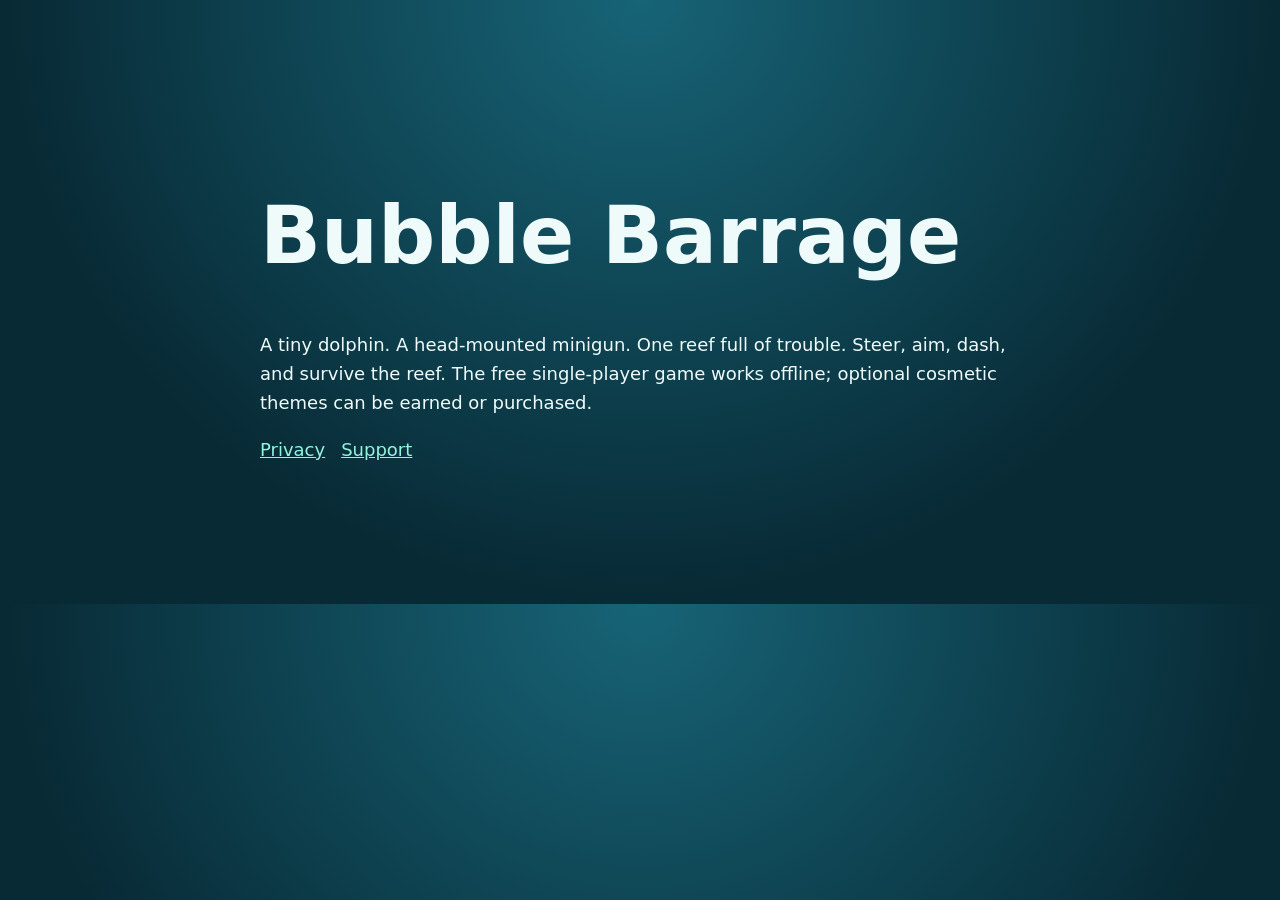
==== index.html @ af56e0f8 "Add Bubble Barrage public site and Pages deployment" ====
<!doctype html>
<html lang="en"><head><meta charset="utf-8"><meta name="viewport" content="width=device-width, initial-scale=1"><meta name="description" content="Bubble Barrage is a free-to-download ocean survival game starring a tiny dolphin with a minigun."><title>Bubble Barrage</title><style>body{margin:0;background:radial-gradient(ellipse at 50% 0,#176477,#082a35 70%);color:#effbfa;font:18px/1.6 system-ui,sans-serif}main{max-width:760px;margin:12vh auto;padding:2rem 1.25rem}h1{font-size:clamp(2.4rem,8vw,5rem);line-height:1.05}a{color:#93f4dc;margin-right:1rem}</style></head><body><main><h1>Bubble Barrage</h1><p>A tiny dolphin. A head-mounted minigun. One reef full of trouble. Steer, aim, dash, and survive the reef. The free single-player game works offline; optional cosmetic themes can be earned or purchased.</p><nav><a href="privacy/">Privacy</a><a href="support/">Support</a></nav></main></body></html>
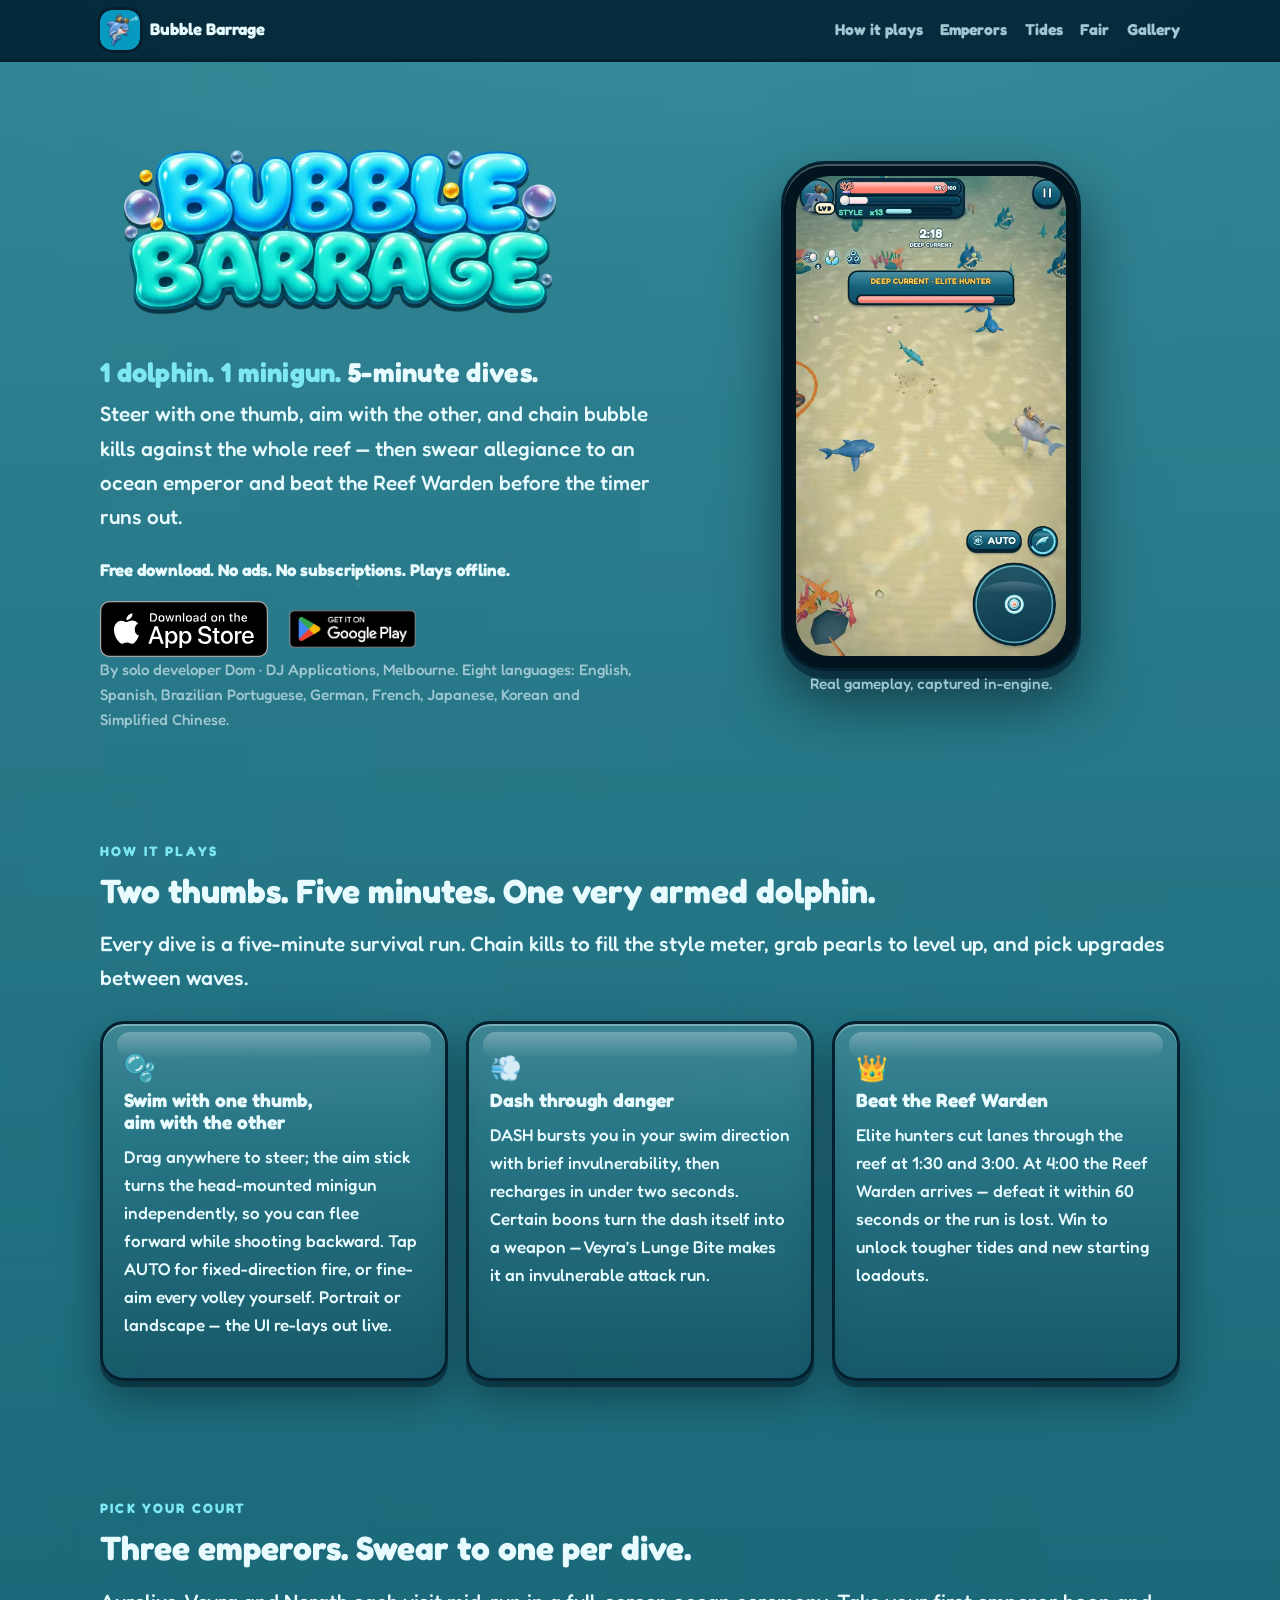
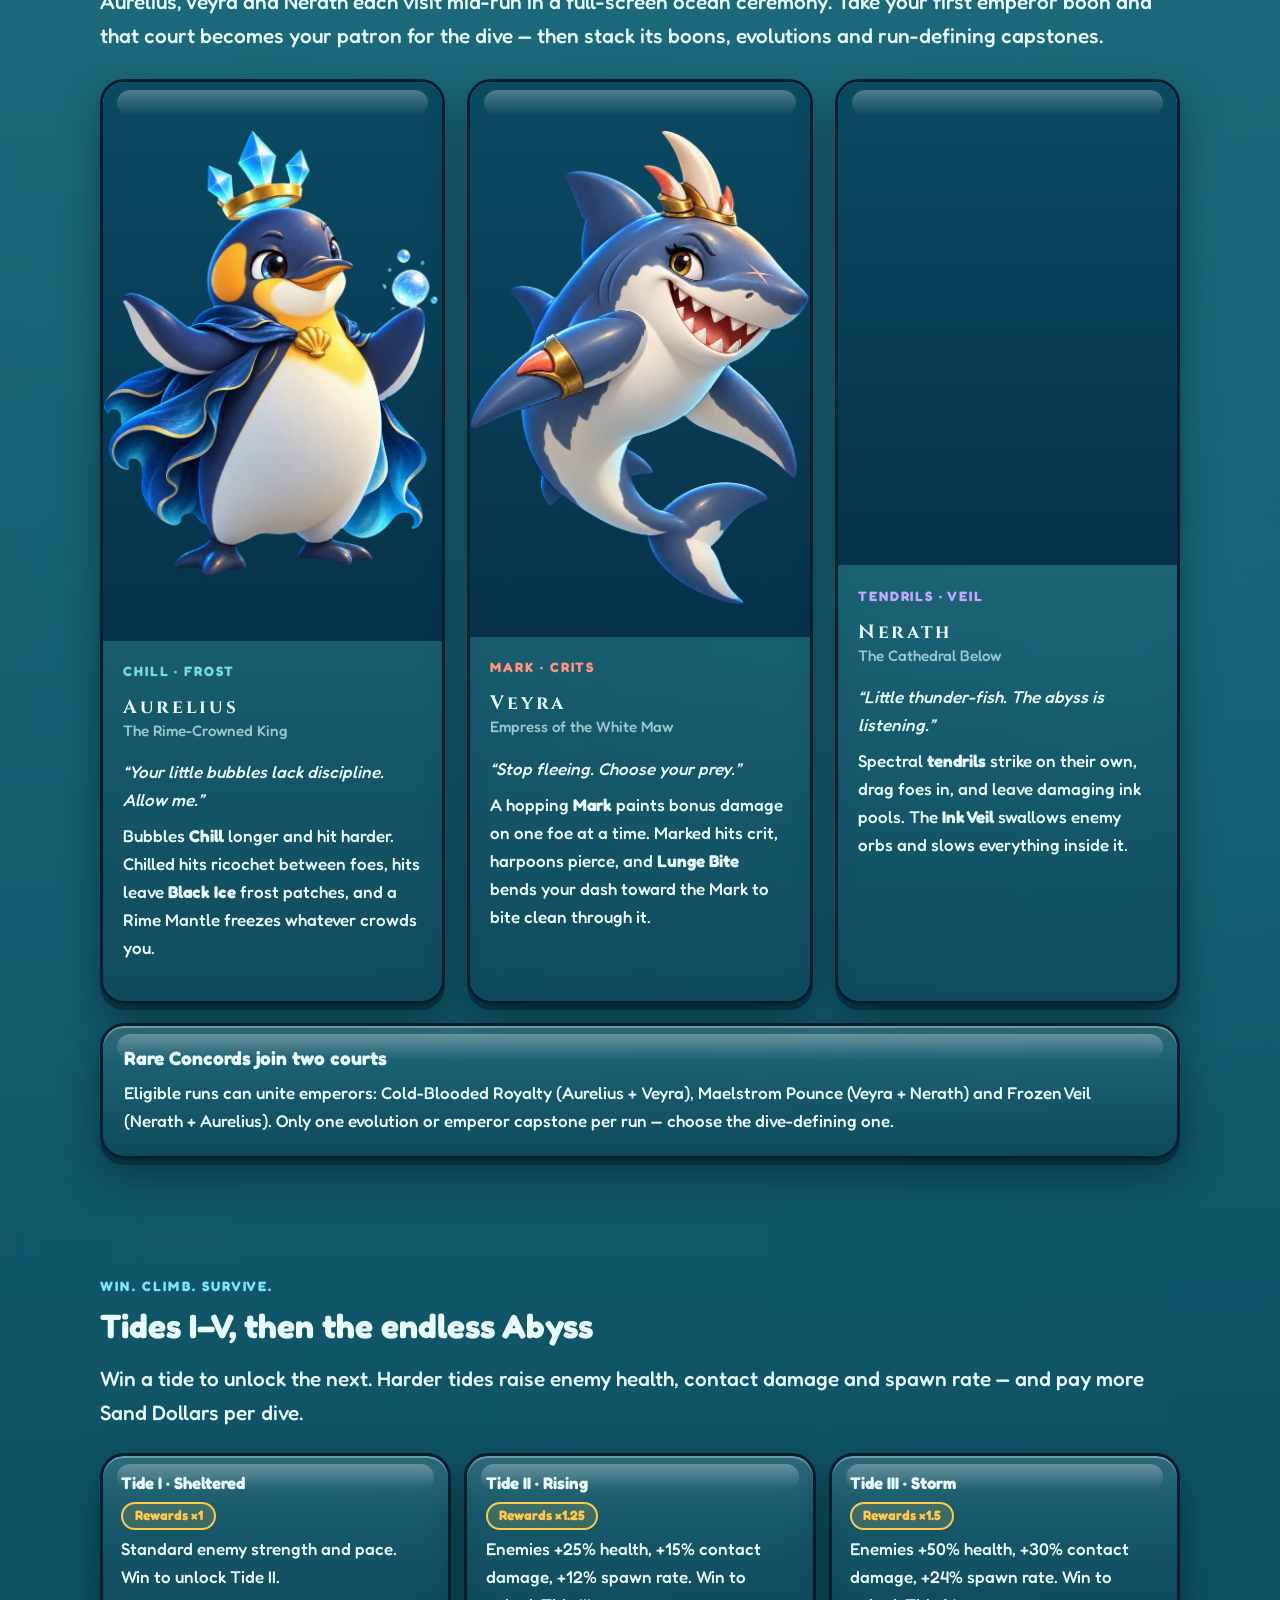
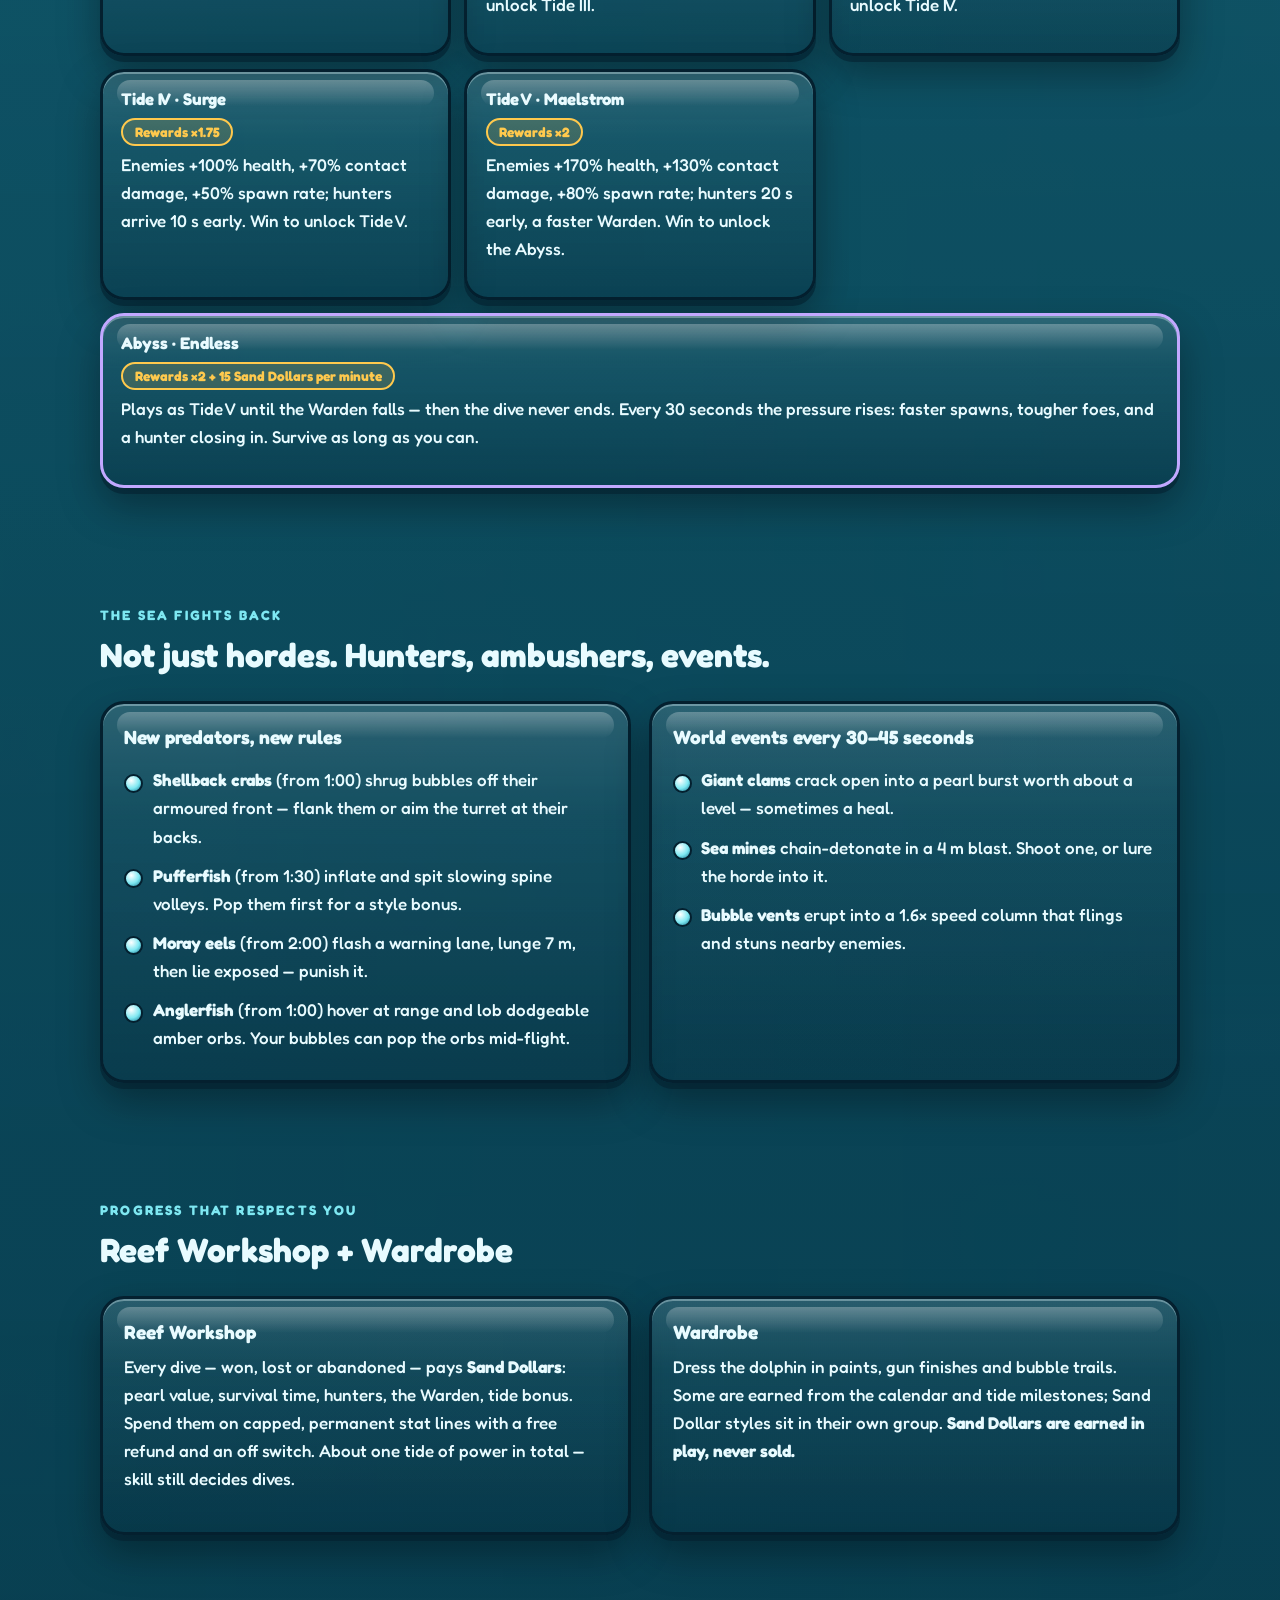
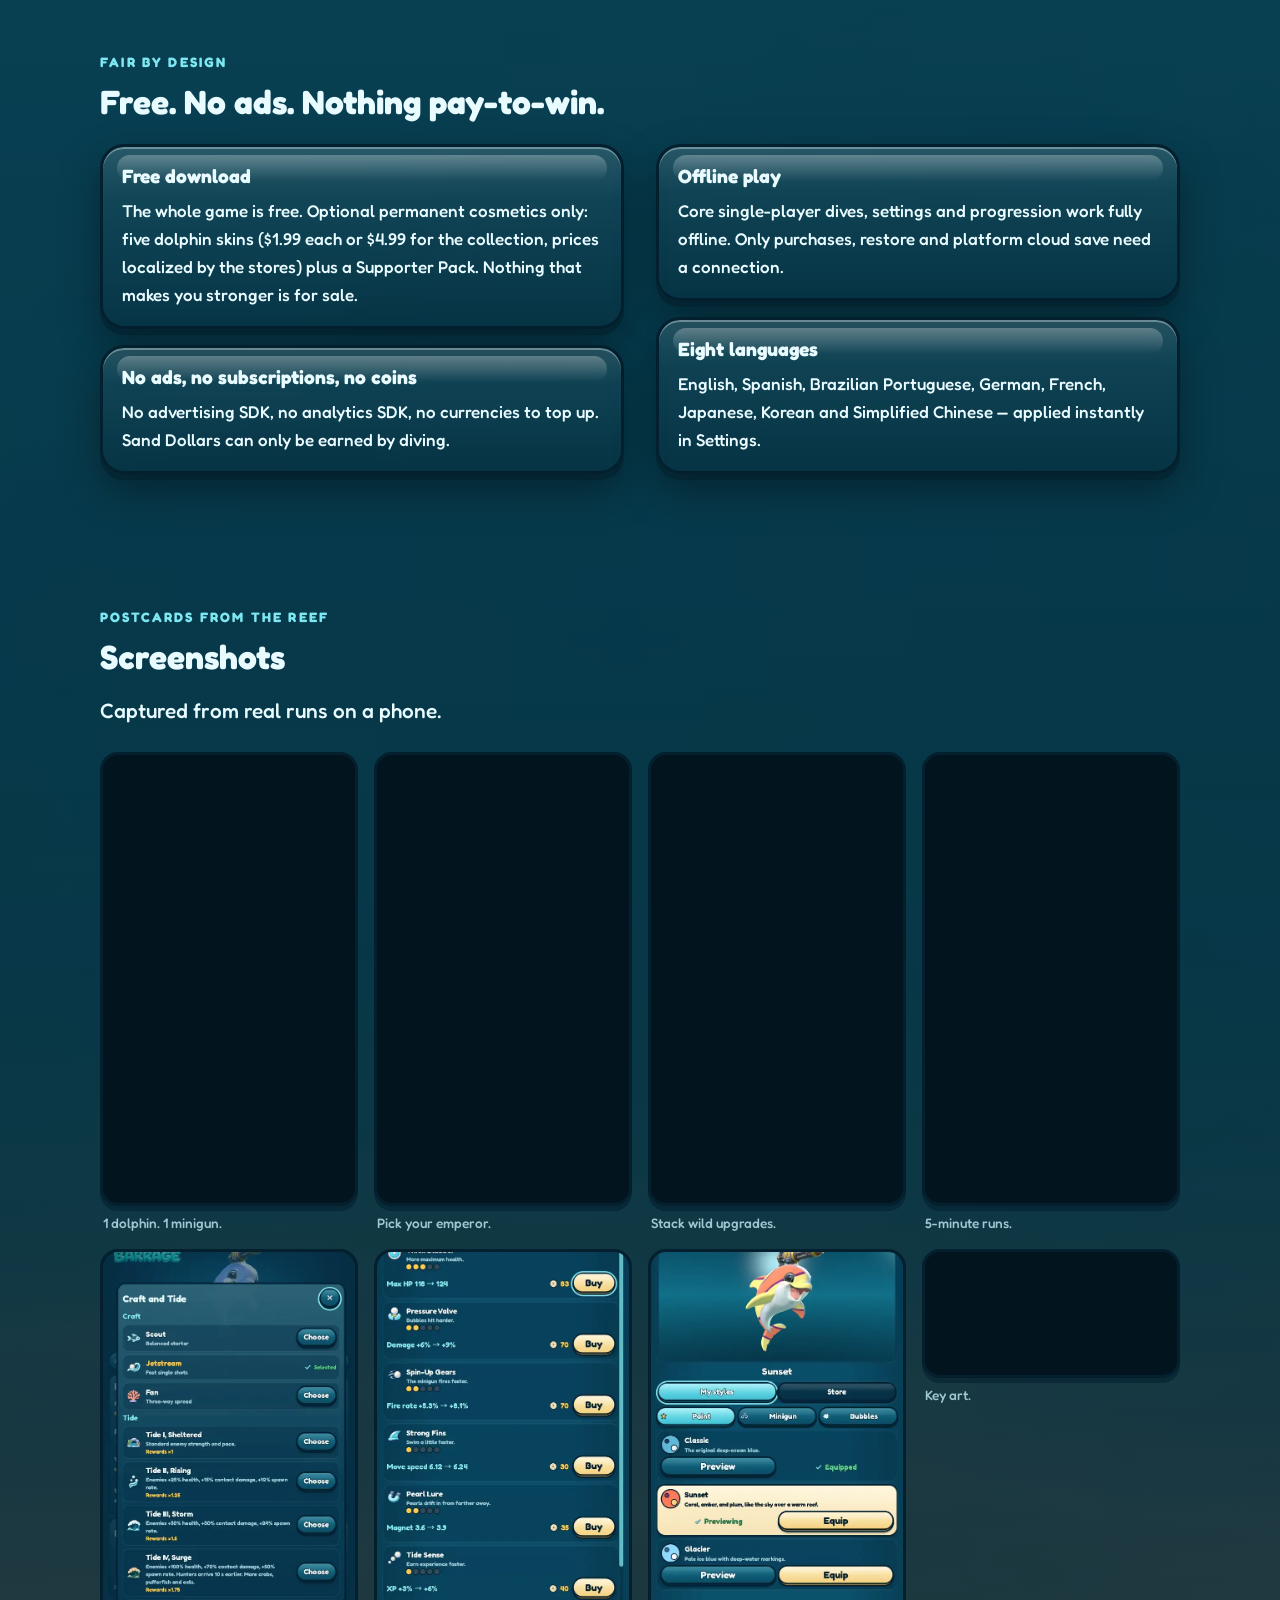
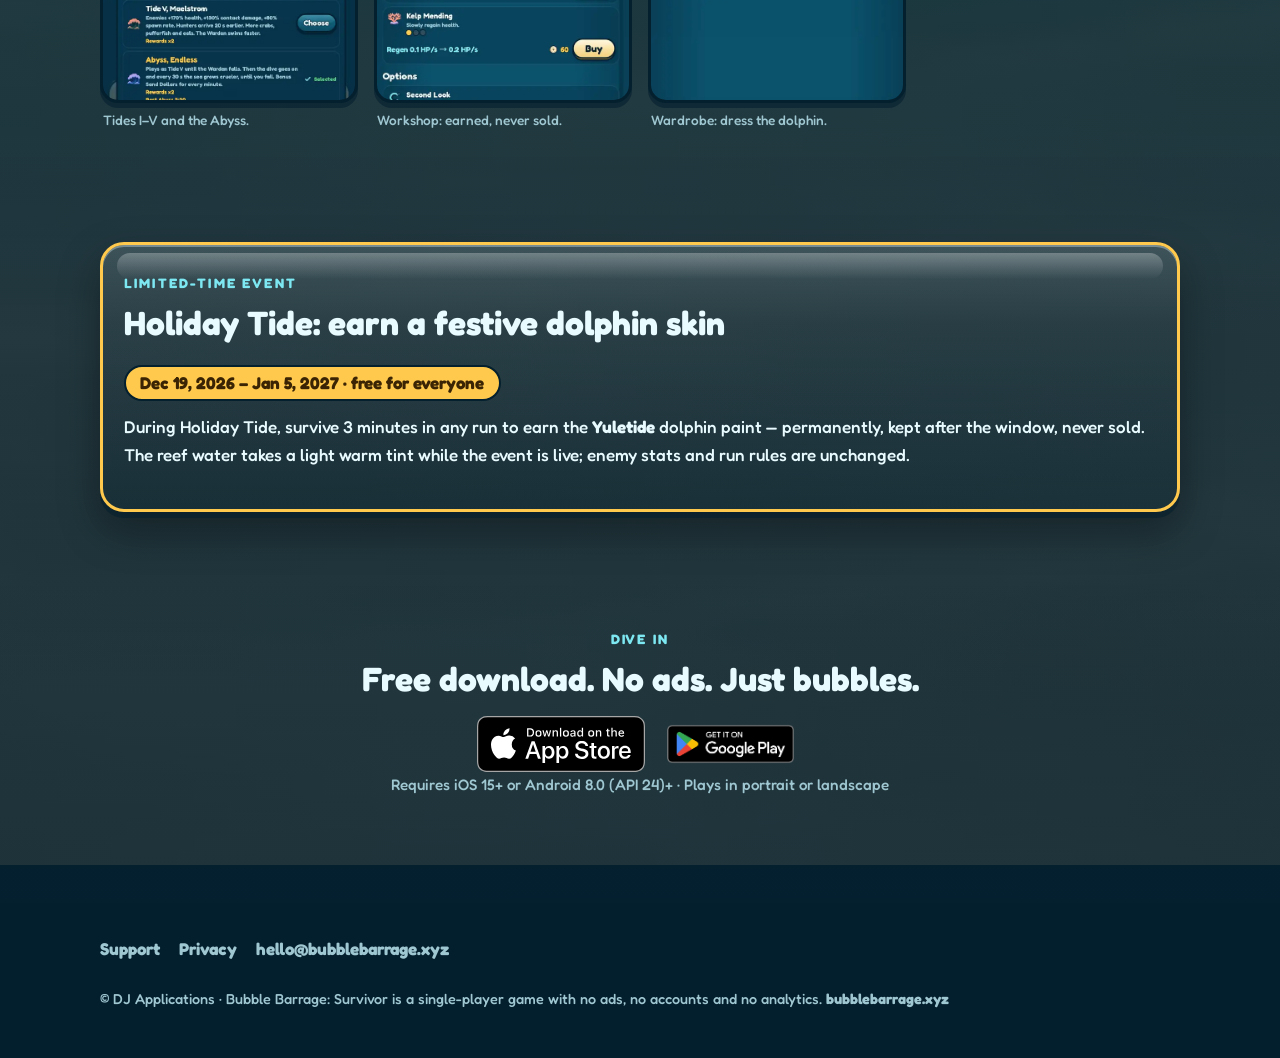
==== commit 6666b0a2: "Redesign: bubble-glass toybox landing page with real game art, gameplay loop, self-hosted assets" ====
--- a/index.html
+++ b/index.html
@@ -1,2 +1,299 @@
 <!doctype html>
-<html lang="en"><head><meta charset="utf-8"><meta name="viewport" content="width=device-width, initial-scale=1"><meta name="description" content="Bubble Barrage is a free-to-download ocean survival game starring a tiny dolphin with a minigun."><title>Bubble Barrage</title><style>body{margin:0;background:radial-gradient(ellipse at 50% 0,#176477,#082a35 70%);color:#effbfa;font:18px/1.6 system-ui,sans-serif}main{max-width:760px;margin:12vh auto;padding:2rem 1.25rem}h1{font-size:clamp(2.4rem,8vw,5rem);line-height:1.05}a{color:#93f4dc;margin-right:1rem}</style></head><body><main><h1>Bubble Barrage</h1><p>A tiny dolphin. A head-mounted minigun. One reef full of trouble. Steer, aim, dash, and survive the reef. The free single-player game works offline; optional cosmetic themes can be earned or purchased.</p><nav><a href="privacy/">Privacy</a><a href="support/">Support</a></nav></main></body></html>
+<html lang="en">
+<head>
+<meta charset="utf-8">
+<meta name="viewport" content="width=device-width, initial-scale=1">
+<title>Bubble Barrage: Survivor — 1 dolphin. 1 minigun. 5-minute dives.</title>
+<meta name="description" content="Bubble Barrage: Survivor is a free ocean survivor-like starring a tiny dolphin with a head-mounted minigun. Twin-stick touch controls, five-minute dives, three emperor courts, no ads. Free download for iOS and Android.">
+<link rel="canonical" href="https://bubblebarrage.xyz/">
+<meta name="apple-itunes-app" content="app-id=6830389126">
+<meta property="og:type" content="website">
+<meta property="og:site_name" content="Bubble Barrage">
+<meta property="og:title" content="Bubble Barrage: Survivor — 1 dolphin. 1 minigun.">
+<meta property="og:description" content="Twin-stick ocean survivor-like. Swim with one thumb, aim with the other, swear allegiance to an emperor, beat the Reef Warden. Free, no ads, plays offline.">
+<meta property="og:url" content="https://bubblebarrage.xyz/">
+<meta property="og:image" content="https://bubblebarrage.xyz/assets/img/og-1200x630.jpg">
+<meta property="og:image:width" content="1200">
+<meta property="og:image:height" content="630">
+<meta property="og:image:alt" content="Bubble Barrage wordmark beside the dolphin hero with its minigun over a bright reef">
+<meta name="twitter:card" content="summary_large_image">
+<meta name="twitter:title" content="Bubble Barrage: Survivor — 1 dolphin. 1 minigun.">
+<meta name="twitter:description" content="Five-minute dives. Three emperors. No ads. Free for iOS and Android.">
+<meta name="twitter:image" content="https://bubblebarrage.xyz/assets/img/og-1200x630.jpg">
+<link rel="icon" type="image/png" sizes="32x32" href="/assets/img/favicon-32.png">
+<link rel="icon" type="image/png" sizes="16x16" href="/assets/img/favicon-16.png">
+<link rel="apple-touch-icon" href="/assets/img/app-icon-180.png">
+<link rel="preload" as="image" href="/assets/img/hero-bg-800.webp" type="image/webp" imagesrcset="/assets/img/hero-bg-800.webp 800w, /assets/img/hero-bg-1600.webp 1600w" imagesizes="100vw" fetchpriority="high">
+<link rel="preload" as="font" href="/assets/fonts/fredoka-700.woff2" type="font/woff2" crossorigin>
+<link rel="preload" as="font" href="/assets/fonts/fredoka-500.woff2" type="font/woff2" crossorigin>
+<style>
+@font-face{font-family:"Fredoka";src:url("/assets/fonts/fredoka-500.woff2") format("woff2");font-weight:500;font-style:normal;font-display:swap}
+@font-face{font-family:"Fredoka";src:url("/assets/fonts/fredoka-700.woff2") format("woff2");font-weight:700;font-style:normal;font-display:swap}
+@font-face{font-family:"Cinzel";src:url("/assets/fonts/cinzel-latin.woff2") format("woff2");font-weight:700;font-style:normal;font-display:swap}
+</style>
+<link rel="stylesheet" href="/assets/site.css">
+<meta name="theme-color" content="#06324a">
+<script type="application/ld+json">
+{"@context":"https://schema.org","@type":"VideoGame","name":"Bubble Barrage: Survivor","alternateName":"Bubble Barrage","url":"https://bubblebarrage.xyz/","image":"https://bubblebarrage.xyz/assets/img/og-1200x630.jpg","author":{"@type":"Organization","name":"DJ Applications"},"applicationCategory":"GameApplication","operatingSystem":["iOS 15.0 or later","Android 8.0 (API 24) or later"],"gamePlatform":["iOS","Android"],"inLanguage":["en","es","pt-BR","de","fr","ja","ko","zh-Hans"],"playMode":"SinglePlayer","isAccessibleForFree":true,"offers":{"@type":"Offer","price":"0","priceCurrency":"USD"},"downloadUrl":["https://apps.apple.com/app/id6830389126","https://play.google.com/store/apps/details?id=org.dolphino.bubblebarrage"]}
+</script>
+</head>
+<body>
+<a class="skip" href="#main">Skip to content</a>
+<header class="site">
+  <div class="nav">
+    <a class="brand" href="/"><img src="/assets/img/app-icon-180.png" width="40" height="40" alt="Bubble Barrage app icon: a smiling blue dolphin with a minigun">Bubble Barrage</a>
+    <nav aria-label="Sections">
+      <a href="#how">How it plays</a>
+      <a href="#emperors">Emperors</a>
+      <a href="#tides">Tides</a>
+      <a href="#fair">Fair</a>
+      <a href="#gallery">Gallery</a>
+    </nav>
+  </div>
+</header>
+<main id="main">
+
+  <!-- ============ HERO ============ -->
+  <section class="hero" aria-labelledby="hero-title">
+    <div class="hero-bg" aria-hidden="true">
+      <picture>
+        <source type="image/webp" srcset="/assets/img/hero-bg-800.webp 800w, /assets/img/hero-bg-1600.webp 1600w" sizes="100vw">
+        <img src="/assets/img/hero-bg-800.jpg" alt="" fetchpriority="high" decoding="async" width="1600" height="900">
+      </picture>
+    </div>
+    <div class="wrap hero-grid">
+      <div>
+        <picture><source type="image/webp" srcset="/assets/img/wordmark-640.webp 640w, /assets/img/wordmark-768.webp 768w" sizes="(max-width: 700px) 90vw, 480px"><img class="wordmark" src="/assets/img/wordmark-640.png" width="640" height="320" alt="Bubble Barrage" fetchpriority="high" decoding="async"></picture>
+        <h1 class="tagline" id="hero-title"><span class="n1">1 dolphin. 1 minigun.</span> 5-minute dives.</h1>
+        <p class="lede">Steer with one thumb, aim with the other, and chain bubble kills against the whole reef — then swear allegiance to an ocean emperor and beat the Reef Warden before the timer runs out.</p>
+        <p><strong>Free download. No ads. No subscriptions. Plays offline.</strong></p>
+        <div class="store-badges">
+          <a class="badge" href="https://apps.apple.com/app/id6830389126" aria-label="Download on the App Store"><img src="/assets/badges/apple-badge.svg" width="180" height="60" alt="Download on the App Store"></a>
+          <a class="badge gp" href="https://play.google.com/store/apps/details?id=org.dolphino.bubblebarrage" aria-label="Get it on Google Play"><img src="/assets/badges/gp-badge.png" width="168" height="65" alt="Get it on Google Play"></a>
+        </div>
+        <p class="small">By solo developer Dom · DJ Applications, Melbourne. Eight languages: English, Spanish, Brazilian Portuguese, German, French, Japanese, Korean and Simplified Chinese.</p>
+      </div>
+      <div class="phone-wrap">
+        <figure style="margin:0">
+          <div class="phone" role="img" aria-label="Gameplay video: the dolphin fires bubbles at predators while pearls scatter">
+            <div class="phone-screen">
+              <video id="dive-loop" autoplay muted loop playsinline preload="metadata" poster="/assets/img/poster-540.webp" width="480" height="854">
+                <source src="/assets/video/dive.webm" type="video/webm">
+                <source src="/assets/video/dive.mp4" type="video/mp4">
+                <img src="/assets/img/poster-540.webp" width="480" height="854" alt="The dolphin firing bubbles at reef sharks and rays while pearls scatter" loading="eager" decoding="async">
+              </video>
+            </div>
+          </div>
+          <figcaption class="small phone-cap">Real gameplay, captured in-engine.</figcaption>
+        </figure>
+      </div>
+    </div>
+  </section>
+
+  <!-- ============ HOW IT PLAYS ============ -->
+  <section class="block" id="how" aria-labelledby="how-h">
+    <div class="wrap">
+      <span class="eyebrow">How it plays</span>
+      <h2 id="how-h">Two thumbs. Five minutes. One very armed dolphin.</h2>
+      <p class="lede">Every dive is a five-minute survival run. Chain kills to fill the style meter, grab pearls to level up, and pick upgrades between waves.</p>
+      <div class="cards cols3">
+        <article class="glass card">
+          <div class="glyph" aria-hidden="true">🫧</div>
+          <h3>Swim with one thumb, aim with the other</h3>
+          <p>Drag anywhere to steer; the aim stick turns the head-mounted minigun independently, so you can flee forward while shooting backward. Tap AUTO for fixed-direction fire, or fine-aim every volley yourself. Portrait or landscape — the UI re-lays out live.</p>
+        </article>
+        <article class="glass card">
+          <div class="glyph" aria-hidden="true">💨</div>
+          <h3>Dash through danger</h3>
+          <p>DASH bursts you in your swim direction with brief invulnerability, then recharges in under two seconds. Certain boons turn the dash itself into a weapon — Veyra&rsquo;s Lunge Bite makes it an invulnerable attack run.</p>
+        </article>
+        <article class="glass card">
+          <div class="glyph" aria-hidden="true">👑</div>
+          <h3>Beat the Reef Warden</h3>
+          <p>Elite hunters cut lanes through the reef at 1:30 and 3:00. At 4:00 the Reef Warden arrives — defeat it within 60 seconds or the run is lost. Win to unlock tougher tides and new starting loadouts.</p>
+        </article>
+      </div>
+    </div>
+  </section>
+
+  <!-- ============ EMPERORS ============ -->
+  <section class="block" id="emperors" aria-labelledby="emp-h">
+    <div class="wrap">
+      <span class="eyebrow">Pick your court</span>
+      <h2 id="emp-h">Three emperors. Swear to one per dive.</h2>
+      <p class="lede">Aurelius, Veyra and Nerath each visit mid-run in a full-screen ocean ceremony. Take your first emperor boon and that court becomes your patron for the dive — then stack its boons, evolutions and run-defining capstones.</p>
+      <div class="emperor-grid">
+        <article class="glass emperor a">
+          <div class="art"><img class="hero" src="/assets/img/emperor-aurelius-700.webp" alt="Aurelius, a crowned ice-blue emperor of the reef" loading="lazy" decoding="async" width="700" height="988"></div>
+          <div class="who">
+            <p class="patron">Chill · Frost</p>
+            <h3 class="ceremony">Aurelius</h3>
+            <p class="small">The Rime-Crowned King</p>
+            <p class="quote">&ldquo;Your little bubbles lack discipline. Allow me.&rdquo;</p>
+            <p>Bubbles <strong>Chill</strong> longer and hit harder. Chilled hits ricochet between foes, hits leave <strong>Black Ice</strong> frost patches, and a Rime Mantle freezes whatever crowds you.</p>
+          </div>
+        </article>
+        <article class="glass emperor v">
+          <div class="art"><img class="hero" src="/assets/img/emperor-veyra-700.webp" alt="Veyra, Empress of the White Maw, a great white shark" loading="lazy" decoding="async" width="700" height="981"></div>
+          <div class="who">
+            <p class="patron">Mark · Crits</p>
+            <h3 class="ceremony">Veyra</h3>
+            <p class="small">Empress of the White Maw</p>
+            <p class="quote">&ldquo;Stop fleeing. Choose your prey.&rdquo;</p>
+            <p>A hopping <strong>Mark</strong> paints bonus damage on one foe at a time. Marked hits crit, harpoons pierce, and <strong>Lunge Bite</strong> bends your dash toward the Mark to bite clean through it.</p>
+          </div>
+        </article>
+        <article class="glass emperor n">
+          <div class="art"><img class="hero" src="/assets/img/emperor-nerath-700.webp" alt="Nerath, The Cathedral Below, a violet crowned octopus" loading="lazy" decoding="async" width="700" height="833"></div>
+          <div class="who">
+            <p class="patron">Tendrils · Veil</p>
+            <h3 class="ceremony">Nerath</h3>
+            <p class="small">The Cathedral Below</p>
+            <p class="quote">&ldquo;Little thunder-fish. The abyss is listening.&rdquo;</p>
+            <p>Spectral <strong>tendrils</strong> strike on their own, drag foes in, and leave damaging ink pools. The <strong>Ink Veil</strong> swallows enemy orbs and slows everything inside it.</p>
+          </div>
+        </article>
+      </div>
+      <article class="glass concord">
+        <h3>Rare Concords join two courts</h3>
+        <p style="margin:0">Eligible runs can unite emperors: Cold-Blooded Royalty (Aurelius&nbsp;+&nbsp;Veyra), Maelstrom Pounce (Veyra&nbsp;+&nbsp;Nerath) and Frozen Veil (Nerath&nbsp;+&nbsp;Aurelius). Only one evolution or emperor capstone per run — choose the dive-defining one.</p>
+      </article>
+    </div>
+  </section>
+
+  <!-- ============ TIDES ============ -->
+  <section class="block" id="tides" aria-labelledby="tides-h">
+    <div class="wrap">
+      <span class="eyebrow">Win. Climb. Survive.</span>
+      <h2 id="tides-h">Tides I–V, then the endless Abyss</h2>
+      <p class="lede">Win a tide to unlock the next. Harder tides raise enemy health, contact damage and spawn rate — and pay more Sand Dollars per dive.</p>
+      <div class="tides">
+        <article class="glass tide"><h3>Tide I · Sheltered</h3><span class="mult">Rewards ×1</span><p>Standard enemy strength and pace. Win to unlock Tide II.</p></article>
+        <article class="glass tide"><h3>Tide II · Rising</h3><span class="mult">Rewards ×1.25</span><p>Enemies +25% health, +15% contact damage, +12% spawn rate. Win to unlock Tide III.</p></article>
+        <article class="glass tide"><h3>Tide III · Storm</h3><span class="mult">Rewards ×1.5</span><p>Enemies +50% health, +30% contact damage, +24% spawn rate. Win to unlock Tide IV.</p></article>
+        <article class="glass tide"><h3>Tide IV · Surge</h3><span class="mult">Rewards ×1.75</span><p>Enemies +100% health, +70% contact damage, +50% spawn rate; hunters arrive 10&nbsp;s early. Win to unlock Tide V.</p></article>
+        <article class="glass tide"><h3>Tide V · Maelstrom</h3><span class="mult">Rewards ×2</span><p>Enemies +170% health, +130% contact damage, +80% spawn rate; hunters 20&nbsp;s early, a faster Warden. Win to unlock the Abyss.</p></article>
+        <article class="glass tide abyss"><h3>Abyss · Endless</h3><span class="mult">Rewards ×2 + 15 Sand Dollars per minute</span><p>Plays as Tide V until the Warden falls — then the dive never ends. Every 30 seconds the pressure rises: faster spawns, tougher foes, and a hunter closing in. Survive as long as you can.</p></article>
+      </div>
+    </div>
+  </section>
+
+  <!-- ============ THE SEA FIGHTS BACK ============ -->
+  <section class="block" id="sea" aria-labelledby="sea-h">
+    <div class="wrap">
+      <span class="eyebrow">The sea fights back</span>
+      <h2 id="sea-h">Not just hordes. Hunters, ambushers, events.</h2>
+      <div class="cards cols2">
+        <article class="glass card">
+          <h3>New predators, new rules</h3>
+          <ul class="tick">
+            <li><strong>Shellback crabs</strong> (from 1:00) shrug bubbles off their armoured front — flank them or aim the turret at their backs.</li>
+            <li><strong>Pufferfish</strong> (from 1:30) inflate and spit slowing spine volleys. Pop them first for a style bonus.</li>
+            <li><strong>Moray eels</strong> (from 2:00) flash a warning lane, lunge 7&nbsp;m, then lie exposed — punish it.</li>
+            <li><strong>Anglerfish</strong> (from 1:00) hover at range and lob dodgeable amber orbs. Your bubbles can pop the orbs mid-flight.</li>
+          </ul>
+        </article>
+        <article class="glass card">
+          <h3>World events every 30–45 seconds</h3>
+          <ul class="tick">
+            <li><strong>Giant clams</strong> crack open into a pearl burst worth about a level — sometimes a heal.</li>
+            <li><strong>Sea mines</strong> chain-detonate in a 4&nbsp;m blast. Shoot one, or lure the horde into it.</li>
+            <li><strong>Bubble vents</strong> erupt into a 1.6× speed column that flings and stuns nearby enemies.</li>
+          </ul>
+        </article>
+      </div>
+    </div>
+  </section>
+
+  <!-- ============ WORKSHOP + WARDROBE ============ -->
+  <section class="block" id="workshop" aria-labelledby="work-h">
+    <div class="wrap">
+      <span class="eyebrow">Progress that respects you</span>
+      <h2 id="work-h">Reef Workshop + Wardrobe</h2>
+      <div class="cards cols2">
+        <article class="glass card">
+          <h3>Reef Workshop</h3>
+          <p>Every dive — won, lost or abandoned — pays <strong>Sand Dollars</strong>: pearl value, survival time, hunters, the Warden, tide bonus. Spend them on capped, permanent stat lines with a free refund and an off switch. About one tide of power in total — skill still decides dives.</p>
+        </article>
+        <article class="glass card">
+          <h3>Wardrobe</h3>
+          <p>Dress the dolphin in paints, gun finishes and bubble trails. Some are earned from the calendar and tide milestones; Sand Dollar styles sit in their own group. <strong>Sand Dollars are earned in play, never sold.</strong></p>
+        </article>
+      </div>
+    </div>
+  </section>
+
+  <!-- ============ FAIR ============ -->
+  <section class="block" id="fair" aria-labelledby="fair-h">
+    <div class="wrap">
+      <span class="eyebrow">Fair by design</span>
+      <h2 id="fair-h">Free. No ads. Nothing pay-to-win.</h2>
+      <div class="fair" style="margin-top:1.4rem">
+        <article class="glass pill"><h3>Free download</h3><p style="margin:0">The whole game is free. Optional permanent cosmetics only: five dolphin skins ($1.99 each or $4.99 for the collection, prices localized by the stores) plus a Supporter Pack. Nothing that makes you stronger is for sale.</p></article>
+        <article class="glass pill"><h3>No ads, no subscriptions, no coins</h3><p style="margin:0">No advertising SDK, no analytics SDK, no currencies to top up. Sand Dollars can only be earned by diving.</p></article>
+        <article class="glass pill"><h3>Offline play</h3><p style="margin:0">Core single-player dives, settings and progression work fully offline. Only purchases, restore and platform cloud save need a connection.</p></article>
+        <article class="glass pill"><h3>Eight languages</h3><p style="margin:0">English, Spanish, Brazilian Portuguese, German, French, Japanese, Korean and Simplified Chinese — applied instantly in Settings.</p></article>
+      </div>
+    </div>
+  </section>
+
+  <!-- ============ GALLERY ============ -->
+  <section class="block" id="gallery" aria-labelledby="gal-h">
+    <div class="wrap">
+      <span class="eyebrow">Postcards from the reef</span>
+      <h2 id="gal-h">Screenshots</h2>
+      <p class="lede">Captured from real runs on a phone.</p>
+      <div class="shots">
+        <figure><a href="/assets/img/01-fight-1206.webp"><img src="/assets/img/01-fight-603.webp" width="603" height="1311" alt="Mid-fight: the dolphin fires a bubble barrage into a reef horde" loading="lazy" decoding="async"></a><figcaption>1 dolphin. 1 minigun.</figcaption></figure>
+        <figure><a href="/assets/img/02-patron-1206.webp"><img src="/assets/img/02-patron-603.webp" width="603" height="1311" alt="Emperor encounter ceremony introducing a patron" loading="lazy" decoding="async"></a><figcaption>Pick your emperor.</figcaption></figure>
+        <figure><a href="/assets/img/03-boon-1206.webp"><img src="/assets/img/03-boon-603.webp" width="603" height="1311" alt="Choosing one of three emperor boon cards" loading="lazy" decoding="async"></a><figcaption>Stack wild upgrades.</figcaption></figure>
+        <figure><a href="/assets/img/04-dive-1206.webp"><img src="/assets/img/04-dive-603.webp" width="603" height="1311" alt="Dive screen with the equipped dolphin, loadout and missions" loading="lazy" decoding="async"></a><figcaption>5-minute runs.</figcaption></figure>
+        <figure><a href="/assets/img/05-tides-1206.webp"><img src="/assets/img/05-tides-603.webp" width="603" height="1311" alt="Journal listing Tides I to V and the endless Abyss" loading="lazy" decoding="async"></a><figcaption>Tides I–V and the Abyss.</figcaption></figure>
+        <figure><a href="/assets/img/06-workshop-1206.webp"><img src="/assets/img/06-workshop-603.webp" width="603" height="1311" alt="Reef Workshop upgrade list bought with earned Sand Dollars" loading="lazy" decoding="async"></a><figcaption>Workshop: earned, never sold.</figcaption></figure>
+        <figure><a href="/assets/img/07-wardrobe-1206.webp"><img src="/assets/img/07-wardrobe-603.webp" width="603" height="1311" alt="Wardrobe with dolphin paints, gun finishes and trails" loading="lazy" decoding="async"></a><figcaption>Wardrobe: dress the dolphin.</figcaption></figure>
+        <figure><a href="/assets/img/feature-graphic-1024.jpg"><img src="/assets/img/feature-graphic-1024.jpg" width="1024" height="500" alt="Bubble Barrage feature art: the dolphin hero over the reef" loading="lazy" decoding="async" style="aspect-ratio:1024/500"></a><figcaption>Key art.</figcaption></figure>
+      </div>
+    </div>
+  </section>
+
+  <!-- ============ HOLIDAY TIDE (delete this section to remove the event) ============ -->
+  <section class="block" id="holiday" aria-labelledby="hol-h">
+    <div class="wrap">
+      <article class="glass card holiday">
+        <span class="eyebrow">Limited-time event</span>
+        <h2 id="hol-h">Holiday Tide: earn a festive dolphin skin</h2>
+        <p class="when">Dec 19, 2026 – Jan 5, 2027 · free for everyone</p>
+        <p>During Holiday Tide, survive 3 minutes in any run to earn the <strong>Yuletide</strong> dolphin paint — permanently, kept after the window, never sold. The reef water takes a light warm tint while the event is live; enemy stats and run rules are unchanged.</p>
+      </article>
+    </div>
+  </section>
+
+  <!-- ============ DOWNLOAD ============ -->
+  <section class="block" id="download" aria-labelledby="dl-h">
+    <div class="wrap" style="text-align:center">
+      <span class="eyebrow">Dive in</span>
+      <h2 id="dl-h">Free download. No ads. Just bubbles.</h2>
+      <div class="store-badges" style="justify-content:center">
+        <a class="badge" href="https://apps.apple.com/app/id6830389126" aria-label="Download on the App Store"><img src="/assets/badges/apple-badge.svg" width="180" height="60" alt="Download on the App Store" loading="lazy" decoding="async"></a>
+        <a class="badge gp" href="https://play.google.com/store/apps/details?id=org.dolphino.bubblebarrage" aria-label="Get it on Google Play"><img src="/assets/badges/gp-badge.png" width="168" height="65" alt="Get it on Google Play" loading="lazy" decoding="async"></a>
+      </div>
+      <p class="small">Requires iOS 15+ or Android 8.0 (API 24)+ · Plays in portrait or landscape</p>
+    </div>
+  </section>
+
+</main>
+<footer class="site">
+  <div class="foot">
+    <nav aria-label="Footer">
+      <a href="/support/">Support</a>
+      <a href="/privacy/">Privacy</a>
+      <a href="mailto:hello@bubblebarrage.xyz?subject=Bubble%20Barrage">hello@bubblebarrage.xyz</a>
+    </nav>
+    <p class="copy">© DJ Applications · Bubble Barrage: Survivor is a single-player game with no ads, no accounts and no analytics. <a href="https://bubblebarrage.xyz/">bubblebarrage.xyz</a></p>
+  </div>
+</footer>
+<script>
+(function(){var v=document.getElementById("dive-loop");if(!v)return;try{if(window.matchMedia&&matchMedia("(prefers-reduced-motion: reduce)").matches){v.removeAttribute("autoplay");v.pause();v.preload="none";}}catch(e){}})();
+</script>
+</body>
+</html>
--- a/assets/site.css
+++ b/assets/site.css
@@ -0,0 +1,141 @@
+:root{
+  --abyss:#06324a; --deep:#0b4a63; --lagoon:#14738f;
+  --outline:#04202f; --ink:#06202e;
+  --bubble:#7ee8f2; --foam:#e8fbff; --pearl:#fff4ec; --blush:#ffd6e8;
+  --coral:#ff7468; --sunburst:#ffc94d; --sand:#f6e3b8; --kelp:#58d68d;
+  --muted:#9fc7d1;
+  --aurelius:#72dce0; --veyra:#ff967e; --nerath:#c2a8ff;
+  --radius-chip:14px; --radius-panel:24px; --outline-w:3px; --lip:6px;
+  --font-body:"Fredoka",system-ui,-apple-system,"Segoe UI",sans-serif;
+  --font-ceremony:"Cinzel",Georgia,serif;
+  --max:1120px;
+}
+*{box-sizing:border-box}
+html{scroll-behavior:smooth}
+@media (prefers-reduced-motion:reduce){html{scroll-behavior:auto}*,*::before,*::after{animation:none!important;transition:none!important}}
+body{
+  margin:0; color:var(--foam); font:500 17px/1.65 var(--font-body);
+  background:
+    radial-gradient(1200px 500px at 50% -80px, rgba(126,232,242,.14), transparent 70%),
+    radial-gradient(900px 700px at 85% 30%, rgba(20,115,143,.5), transparent 70%),
+    linear-gradient(180deg,#0a5d7d 0%,#084a66 22%,#06324a 55%,#041f2e 100%);
+  min-height:100vh;
+}
+body::before{ /* marine snow + rising bubbles, pure CSS */
+  content:""; position:fixed; inset:0; pointer-events:none; z-index:0; opacity:.5;
+  background-image:
+    radial-gradient(2px 2px at 12% 80%, rgba(232,251,255,.7), transparent 60%),
+    radial-gradient(3px 3px at 28% 65%, rgba(232,251,255,.5), transparent 60%),
+    radial-gradient(2px 2px at 47% 90%, rgba(232,251,255,.6), transparent 60%),
+    radial-gradient(3px 3px at 63% 72%, rgba(232,251,255,.45), transparent 60%),
+    radial-gradient(2px 2px at 78% 88%, rgba(232,251,255,.6), transparent 60%),
+    radial-gradient(4px 4px at 90% 60%, rgba(126,232,242,.5), transparent 60%);
+}
+main,header.site,footer.site{position:relative;z-index:1}
+/* type */
+h1,h2,h3{line-height:1.15;margin:0 0 .5em;text-wrap:balance}
+h1{font-size:clamp(2rem,5.2vw,3.4rem);font-weight:700;letter-spacing:.01em}
+h2{font-size:clamp(1.5rem,3.4vw,2.1rem);font-weight:700}
+h3{font-size:1.2rem;font-weight:700}
+p{margin:0 0 1em}
+.lede{font-size:clamp(1.05rem,2.2vw,1.3rem);color:var(--foam)}
+.small{font-size:.95rem;color:var(--muted)}
+.ceremony{font-family:var(--font-ceremony);font-weight:700;letter-spacing:.14em}
+/* layout */
+.wrap{max-width:var(--max);margin:0 auto;padding:0 1.25rem}
+section.block{padding:3.5rem 0}
+.eyebrow{display:inline-block;font-weight:700;font-size:.85rem;letter-spacing:.16em;text-transform:uppercase;color:var(--bubble);margin-bottom:.6rem}
+/* header */
+.skip{position:absolute;left:-999px;top:0;background:var(--sand);color:var(--ink);padding:.6rem 1rem;border-radius:0 0 12px 0;z-index:99;font-weight:700}
+.skip:focus{left:0}
+header.site{position:sticky;top:0;z-index:50;background:rgba(4,31,46,.82);backdrop-filter:blur(10px);border-bottom:3px solid var(--outline)}
+.nav{display:flex;align-items:center;gap:1rem;max-width:var(--max);margin:0 auto;padding:.6rem 1.25rem}
+.brand{display:flex;align-items:center;gap:.6rem;text-decoration:none;color:var(--foam);font-weight:700;font-size:1.05rem;margin-right:auto}
+.brand img{width:40px;height:40px;border-radius:12px;outline:3px solid var(--outline)}
+.nav nav{display:flex;gap:1.1rem;align-items:center}
+.nav nav a{color:var(--muted);text-decoration:none;font-weight:700;font-size:.98rem}
+.nav nav a:hover,.nav nav a:focus-visible{color:var(--foam)}
+.nav nav a:focus-visible,.btn:focus-visible,a.badge:focus-visible,.shots a:focus-visible{outline:3px solid var(--bubble);outline-offset:3px;border-radius:8px}
+@media(max-width:700px){.nav nav{display:none}.nav{justify-content:flex-start}}
+/* glass panel + buttons (bubble-glass toybox) */
+.glass{background:linear-gradient(180deg,rgba(232,251,255,.14),rgba(232,251,255,.04) 30%,rgba(4,32,47,.25));border:var(--outline-w) solid var(--outline);border-radius:var(--radius-panel);box-shadow:0 6px 0 rgba(4,32,47,.55),0 18px 40px rgba(0,0,0,.35),inset 0 2px 0 rgba(232,251,255,.35);position:relative}
+.glass::before{content:"";position:absolute;left:14px;right:14px;top:8px;height:26px;border-radius:14px;background:linear-gradient(180deg,rgba(255,255,255,.28),transparent);pointer-events:none}
+.btn{display:inline-block;font-weight:700;text-decoration:none;border:var(--outline-w) solid var(--outline);border-radius:18px;padding:.85rem 1.6rem;font-size:1.08rem;box-shadow:0 var(--lip) 0 var(--outline);transition:transform .08s ease,box-shadow .08s ease;cursor:pointer}
+.btn:active{transform:translateY(4px);box-shadow:0 2px 0 var(--outline)}
+.btn-gold{background:linear-gradient(180deg,#ffe1a1,var(--sunburst) 55%,#e8a93d);color:#3a2404}
+.btn-glass{background:linear-gradient(180deg,rgba(232,251,255,.22),rgba(232,251,255,.06));color:var(--foam)}
+.btn-row{display:flex;gap:1rem;flex-wrap:wrap;align-items:center;margin-top:1.2rem}
+/* hero */
+.hero{padding:3rem 0 2rem}
+.hero-grid{display:grid;gap:2rem;align-items:center}
+@media(min-width:900px){.hero-grid{grid-template-columns:1.05fr .95fr}}
+.hero-bg{position:absolute;inset:0;z-index:-1;overflow:hidden;border-bottom:3px solid var(--outline)}
+.hero-bg img{width:100%;height:100%;object-fit:cover;opacity:.5}
+.hero-bg::after{content:"";position:absolute;inset:0;background:linear-gradient(180deg,rgba(4,31,46,.25),rgba(4,31,46,.78))}
+.wordmark{max-width:min(480px,90%);height:auto;display:block;margin-bottom:.4rem;filter:drop-shadow(0 4px 0 rgba(4,32,47,.8))}
+.tagline{font-size:clamp(1.25rem,3vw,1.7rem);font-weight:700;margin:.4rem 0 .6rem}
+.tagline .n1{color:var(--bubble)}
+.store-badges{display:flex;gap:.8rem;flex-wrap:wrap;margin-top:1.1rem}
+a.badge{display:inline-block;line-height:0;border-radius:10px}
+a.badge img{display:block;height:56px;width:auto}
+a.badge.gp img{height:56px}
+/* phone frame with gameplay loop */
+.phone-wrap{display:flex;justify-content:center}
+.phone{width:min(300px,72vw);border:var(--outline-w) solid var(--outline);border-radius:44px;background:#02141d;padding:12px;box-shadow:0 8px 0 rgba(4,32,47,.6),0 30px 60px rgba(0,0,0,.5),inset 0 2px 0 rgba(232,251,255,.3)}
+.phone-screen{border-radius:34px;overflow:hidden;background:#02141d;aspect-ratio:9/16;position:relative}
+.phone-screen video,.phone-screen img{width:100%;height:100%;object-fit:cover;display:block}
+.phone-cap{text-align:center}
+/* feature cards */
+.cards{display:grid;gap:1.1rem;margin-top:1.6rem}
+@media(min-width:700px){.cards.cols3{grid-template-columns:repeat(3,1fr)}.cards.cols2{grid-template-columns:repeat(2,1fr)}}
+.card{padding:1.4rem 1.3rem}
+.card h3{margin-top:0}
+.card .glyph{font-size:1.6rem}
+.tick{list-style:none;margin:.8rem 0 0;padding:0}
+.tick li{padding:.35rem 0 .35rem 1.8rem;position:relative}
+.tick li::before{content:"";position:absolute;left:0;top:.75em;width:.9em;height:.9em;border-radius:50%;background:radial-gradient(circle at 35% 30%,#fff,var(--bubble) 55%,var(--lagoon));border:2px solid var(--outline)}
+/* emperors */
+.emperor-grid{display:grid;gap:1.4rem;margin-top:1.6rem}
+@media(min-width:860px){.emperor-grid{grid-template-columns:repeat(3,1fr)}}
+.emperor{overflow:hidden;padding:0}
+.emperor .art{overflow:hidden;background:linear-gradient(180deg,#0b4a63,#06324a)}
+.emperor .art img.hero{display:block;width:100%;height:auto}
+.emperor .who{padding:1.2rem 1.25rem 1.35rem}
+.emperor .who h3{margin:0}
+.emperor .patron{font-size:.85rem;font-weight:700;letter-spacing:.14em;text-transform:uppercase}
+.emperor.a .patron{color:var(--aurelius)} .emperor.v .patron{color:var(--veyra)} .emperor.n .patron{color:var(--nerath)}
+.emperor .quote{font-style:italic;color:var(--foam);margin:.5rem 0}
+.concord{margin-top:1.2rem;padding:1.3rem 1.3rem}
+/* tides */
+.tides{display:grid;gap:.8rem;margin-top:1.4rem}
+@media(min-width:760px){.tides{grid-template-columns:repeat(3,1fr)}.tide.abyss{grid-column:span 3}}
+.tide{padding:1.1rem 1.15rem}
+.tide h3{margin:0 0 .25rem;font-size:1.05rem}
+.tide .mult{display:inline-block;font-weight:700;background:rgba(255,201,77,.16);border:2px solid var(--sunburst);color:var(--sunburst);border-radius:999px;padding:.05rem .7rem;font-size:.85rem;margin:.3rem 0}
+.tide.abyss{border-color:var(--nerath)}
+/* gallery */
+.shots{display:grid;gap:1rem;margin-top:1.5rem;grid-template-columns:repeat(2,1fr)}
+@media(min-width:760px){.shots{grid-template-columns:repeat(4,1fr)}}
+.shots figure{margin:0}
+.shots a{display:block;border:var(--outline-w) solid var(--outline);border-radius:18px;overflow:hidden;box-shadow:0 5px 0 rgba(4,32,47,.6);line-height:0;background:#02141d}
+.shots img{width:100%;height:auto;display:block;aspect-ratio:9/16;object-fit:cover}
+.shots figcaption{font-size:.85rem;color:var(--muted);padding:.5rem .2rem 0;line-height:1.4}
+/* holiday */
+.holiday{border-color:var(--sunburst)}
+.holiday .when{display:inline-block;font-weight:700;background:var(--sunburst);color:#3a2404;border:2px solid var(--outline);border-radius:999px;padding:.1rem .9rem;margin:.4rem 0 .8rem}
+/* fair */
+.fair{columns:1;gap:2rem}
+@media(min-width:860px){.fair{columns:2}}
+.fair .pill{break-inside:avoid;margin-bottom:1rem;padding:1.1rem 1.2rem}
+/* footer */
+footer.site{border-top:3px solid var(--outline);background:rgba(4,31,46,.9);margin-top:2rem}
+.foot{display:flex;gap:1.5rem;flex-wrap:wrap;justify-content:space-between;align-items:flex-start;max-width:var(--max);margin:0 auto;padding:2rem 1.25rem}
+.foot nav{display:flex;gap:1.2rem;flex-wrap:wrap}
+.foot a{color:var(--muted);text-decoration:none;font-weight:700}
+.foot a:hover,.foot a:focus-visible{color:var(--foam)}
+.copy{color:var(--muted);font-size:.9rem;flex-basis:100%}
+/* prose pages (privacy/support share this) */
+.prose{max-width:760px;margin:0 auto;padding:3rem 1.25rem}
+.prose nav{display:flex;gap:1.2rem;margin-bottom:2rem;flex-wrap:wrap}
+.prose a{color:#8fe9f5}
+.prose .glass{padding:1.6rem}
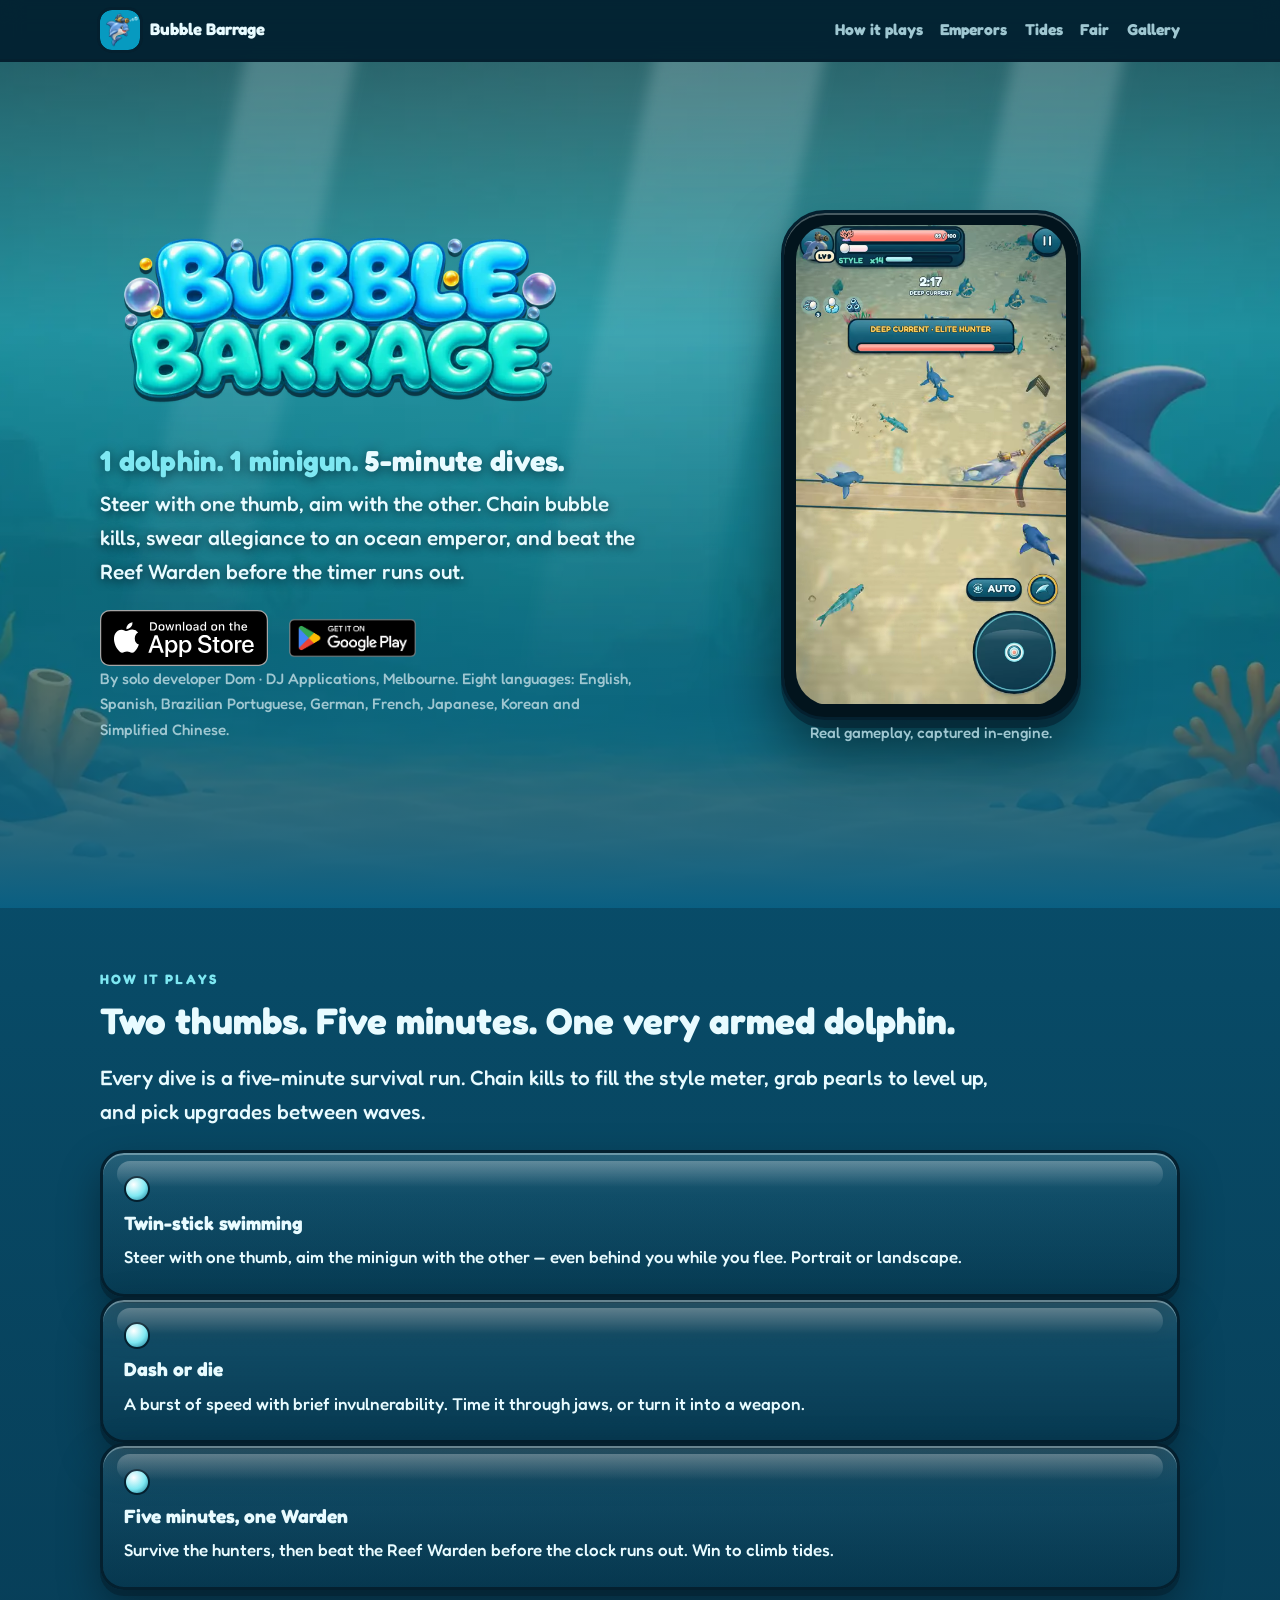
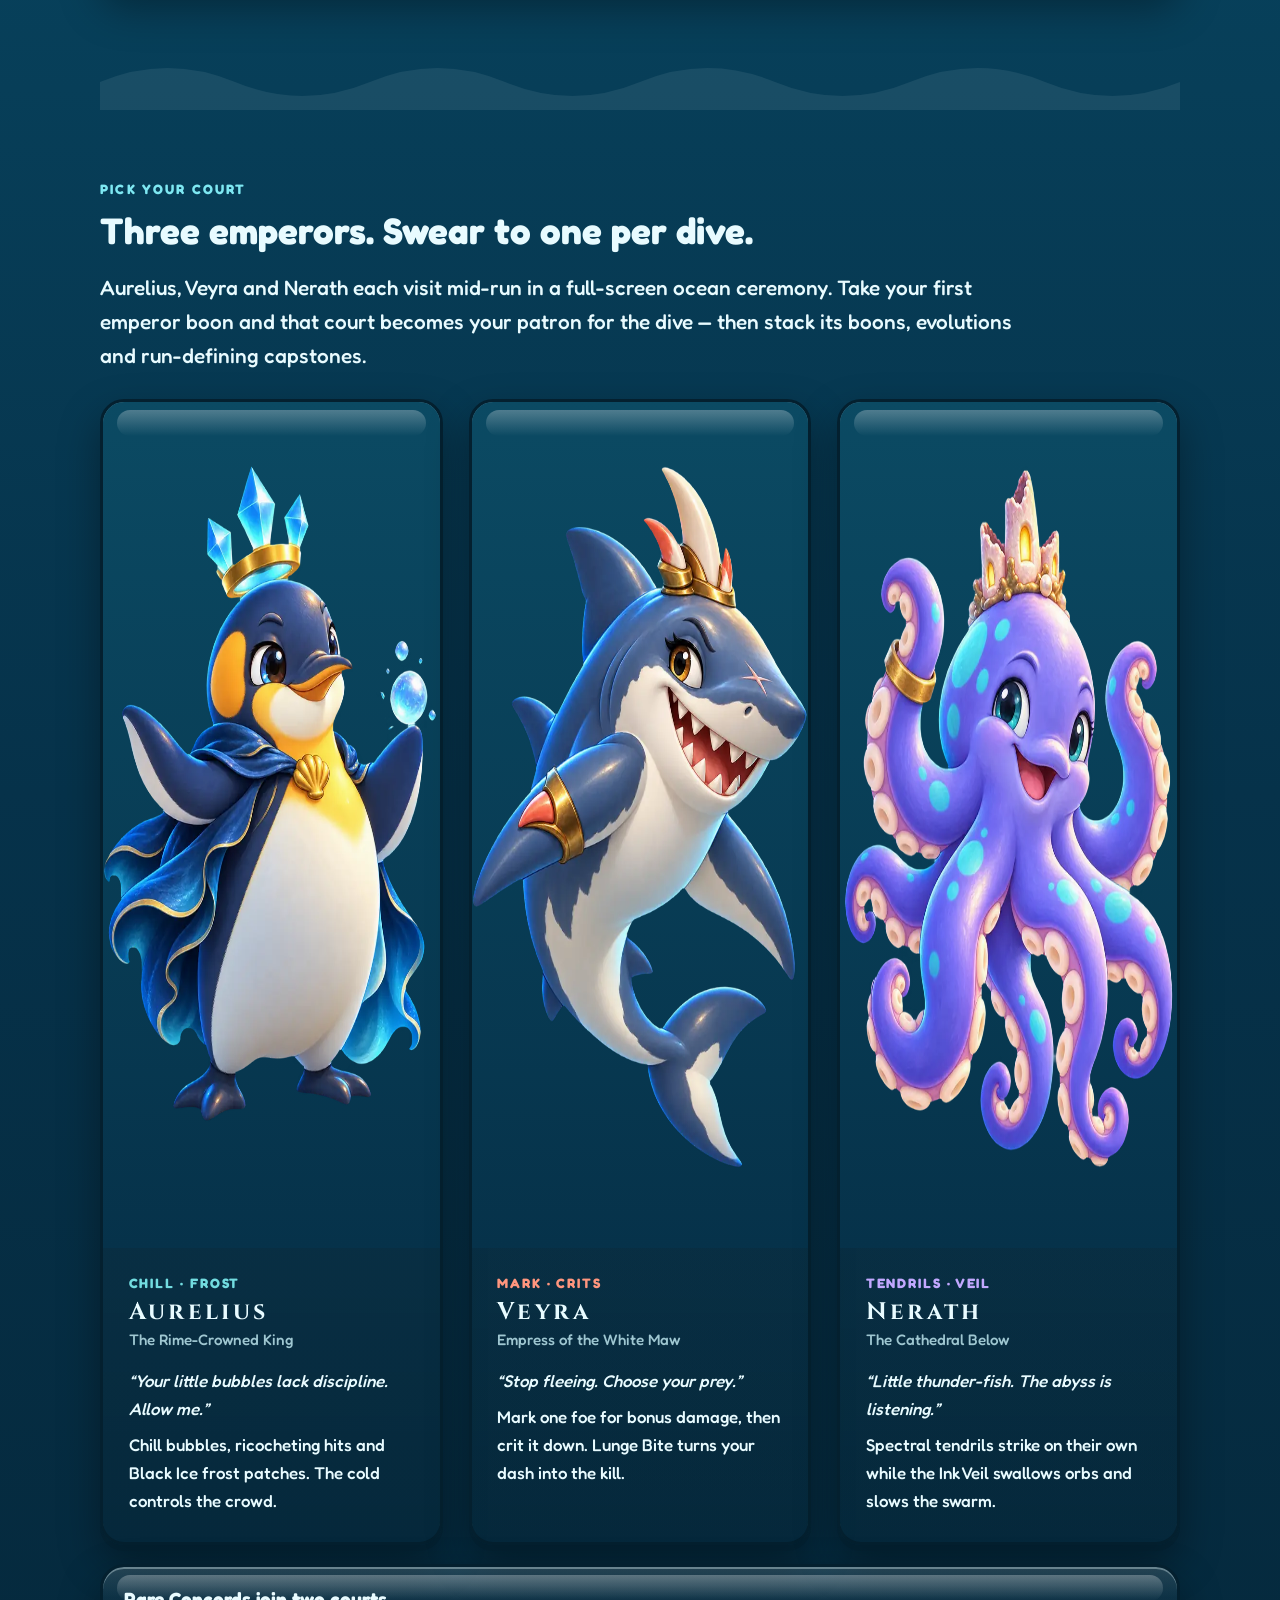
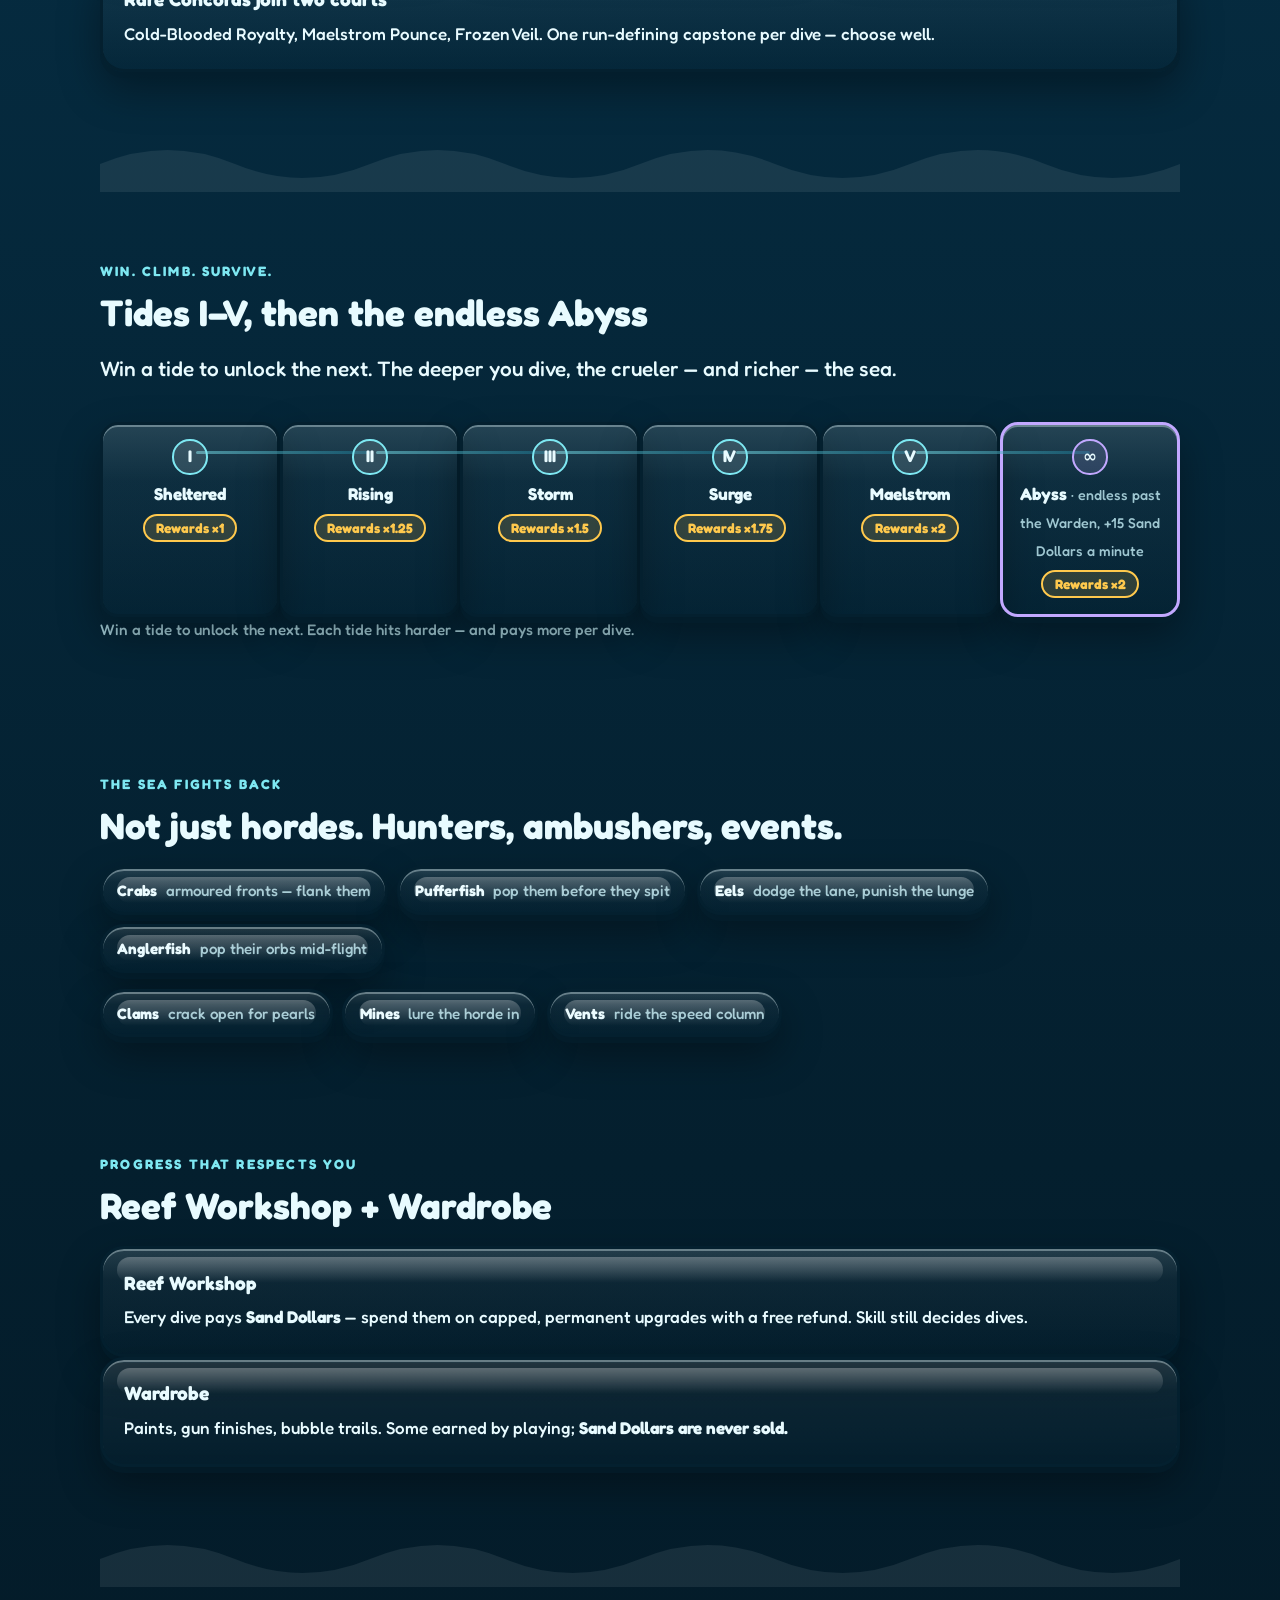
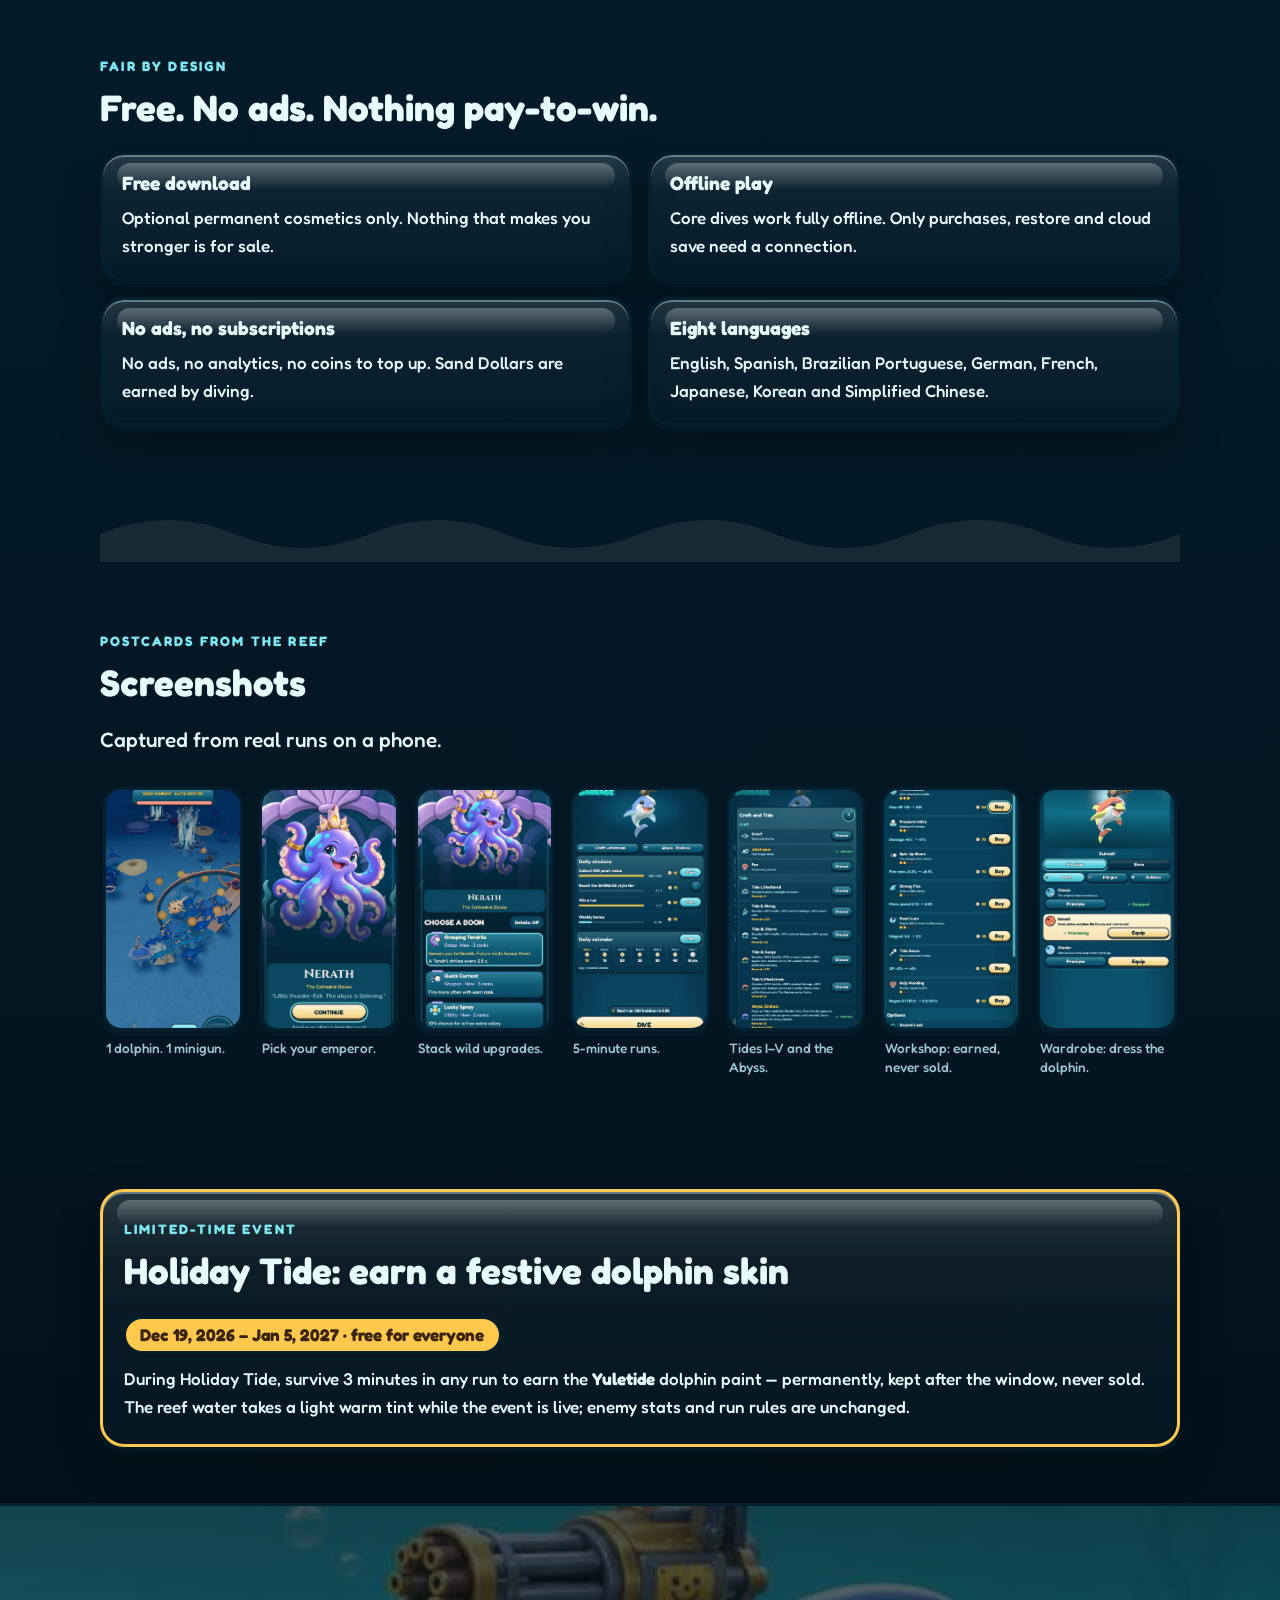
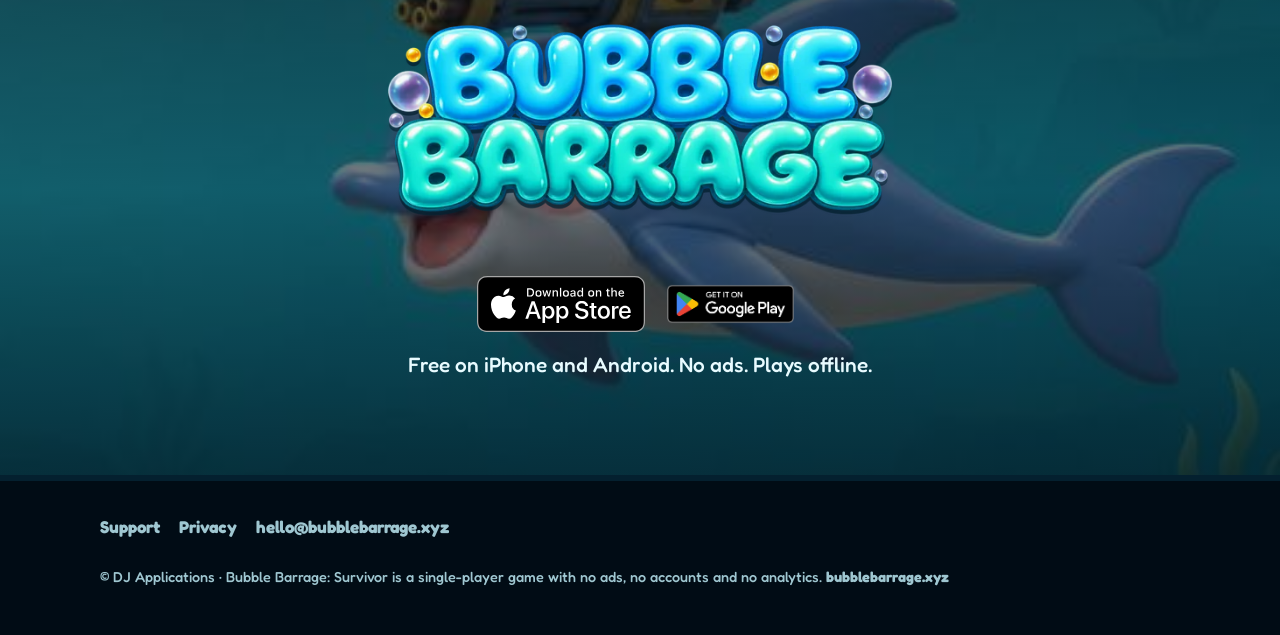
==== commit 1af014b9: "Redesign pass 2: full-bleed shallows hero with rays and bubbles, depth-journey gradient, depth-gauge" ====
--- a/index.html
+++ b/index.html
@@ -23,7 +23,8 @@
 <link rel="icon" type="image/png" sizes="32x32" href="/assets/img/favicon-32.png">
 <link rel="icon" type="image/png" sizes="16x16" href="/assets/img/favicon-16.png">
 <link rel="apple-touch-icon" href="/assets/img/app-icon-180.png">
-<link rel="preload" as="image" href="/assets/img/hero-bg-800.webp" type="image/webp" imagesrcset="/assets/img/hero-bg-800.webp 800w, /assets/img/hero-bg-1600.webp 1600w" imagesizes="100vw" fetchpriority="high">
+<link rel="preload" as="image" href="/assets/img/hero-shallows-portrait.webp" type="image/webp" media="(max-width: 699px)" fetchpriority="high">
+<link rel="preload" as="image" href="/assets/img/hero-shallows-800.webp" type="image/webp" media="(min-width: 700px)" fetchpriority="high">
 <link rel="preload" as="font" href="/assets/fonts/fredoka-700.woff2" type="font/woff2" crossorigin>
 <link rel="preload" as="font" href="/assets/fonts/fredoka-500.woff2" type="font/woff2" crossorigin>
 <style>
@@ -57,16 +58,19 @@
   <section class="hero" aria-labelledby="hero-title">
     <div class="hero-bg" aria-hidden="true">
       <picture>
-        <source type="image/webp" srcset="/assets/img/hero-bg-800.webp 800w, /assets/img/hero-bg-1600.webp 1600w" sizes="100vw">
-        <img src="/assets/img/hero-bg-800.jpg" alt="" fetchpriority="high" decoding="async" width="1600" height="900">
+        <source type="image/webp" media="(max-width: 699px)" srcset="/assets/img/hero-shallows-portrait.webp">
+        <source type="image/webp" srcset="/assets/img/hero-shallows-800.webp 800w, /assets/img/hero-shallows-full.webp 1536w" sizes="100vw">
+        <source media="(max-width: 699px)" srcset="/assets/img/hero-shallows-portrait.jpg">
+        <img src="/assets/img/hero-shallows-800.jpg" alt="" fetchpriority="high" decoding="async" width="800" height="450">
       </picture>
     </div>
+    <div class="rays" aria-hidden="true"><span class="r1"></span><span class="r2"></span><span class="r3"></span></div>
+    <div class="bubbles" aria-hidden="true"><span class="b1"></span><span class="b2"></span><span class="b3"></span><span class="b4"></span><span class="b5"></span><span class="b6"></span><span class="b7"></span><span class="b8"></span></div>
     <div class="wrap hero-grid">
       <div>
         <picture><source type="image/webp" srcset="/assets/img/wordmark-640.webp 640w, /assets/img/wordmark-768.webp 768w" sizes="(max-width: 700px) 90vw, 480px"><img class="wordmark" src="/assets/img/wordmark-640.png" width="640" height="320" alt="Bubble Barrage" fetchpriority="high" decoding="async"></picture>
         <h1 class="tagline" id="hero-title"><span class="n1">1 dolphin. 1 minigun.</span> 5-minute dives.</h1>
-        <p class="lede">Steer with one thumb, aim with the other, and chain bubble kills against the whole reef — then swear allegiance to an ocean emperor and beat the Reef Warden before the timer runs out.</p>
-        <p><strong>Free download. No ads. No subscriptions. Plays offline.</strong></p>
+        <p class="lede">Steer with one thumb, aim with the other. Chain bubble kills, swear allegiance to an ocean emperor, and beat the Reef Warden before the timer runs out.</p>
         <div class="store-badges">
           <a class="badge" href="https://apps.apple.com/app/id6830389126" aria-label="Download on the App Store"><img src="/assets/badges/apple-badge.svg" width="180" height="60" alt="Download on the App Store"></a>
           <a class="badge gp" href="https://play.google.com/store/apps/details?id=org.dolphino.bubblebarrage" aria-label="Get it on Google Play"><img src="/assets/badges/gp-badge.png" width="168" height="65" alt="Get it on Google Play"></a>
@@ -98,24 +102,25 @@
       <p class="lede">Every dive is a five-minute survival run. Chain kills to fill the style meter, grab pearls to level up, and pick upgrades between waves.</p>
       <div class="cards cols3">
         <article class="glass card">
-          <div class="glyph" aria-hidden="true">🫧</div>
-          <h3>Swim with one thumb, aim with the other</h3>
-          <p>Drag anywhere to steer; the aim stick turns the head-mounted minigun independently, so you can flee forward while shooting backward. Tap AUTO for fixed-direction fire, or fine-aim every volley yourself. Portrait or landscape — the UI re-lays out live.</p>
-        </article>
-        <article class="glass card">
-          <div class="glyph" aria-hidden="true">💨</div>
-          <h3>Dash through danger</h3>
-          <p>DASH bursts you in your swim direction with brief invulnerability, then recharges in under two seconds. Certain boons turn the dash itself into a weapon — Veyra&rsquo;s Lunge Bite makes it an invulnerable attack run.</p>
-        </article>
-        <article class="glass card">
-          <div class="glyph" aria-hidden="true">👑</div>
-          <h3>Beat the Reef Warden</h3>
-          <p>Elite hunters cut lanes through the reef at 1:30 and 3:00. At 4:00 the Reef Warden arrives — defeat it within 60 seconds or the run is lost. Win to unlock tougher tides and new starting loadouts.</p>
-        </article>
-      </div>
-    </div>
-  </section>
-
+          <span class="dot" aria-hidden="true"></span>
+          <h3>Twin-stick swimming</h3>
+          <p>Steer with one thumb, aim the minigun with the other — even behind you while you flee. Portrait or landscape.</p>
+        </article>
+        <article class="glass card">
+          <span class="dot" aria-hidden="true"></span>
+          <h3>Dash or die</h3>
+          <p>A burst of speed with brief invulnerability. Time it through jaws, or turn it into a weapon.</p>
+        </article>
+        <article class="glass card">
+          <span class="dot" aria-hidden="true"></span>
+          <h3>Five minutes, one Warden</h3>
+          <p>Survive the hunters, then beat the Reef Warden before the clock runs out. Win to climb tides.</p>
+        </article>
+      </div>
+    </div>
+  </section>
+
+  <div class="wrap" aria-hidden="true"><span class="wave"><svg viewBox="0 0 1200 56" preserveAspectRatio="none" focusable="false"><path d="M0 28 Q 75 0 150 28 T 300 28 T 450 28 T 600 28 T 750 28 T 900 28 T 1050 28 T 1200 28 V56 H0 Z" fill="currentColor"/></svg></span></div>
   <!-- ============ EMPERORS ============ -->
   <section class="block" id="emperors" aria-labelledby="emp-h">
     <div class="wrap">
@@ -130,7 +135,7 @@
             <h3 class="ceremony">Aurelius</h3>
             <p class="small">The Rime-Crowned King</p>
             <p class="quote">&ldquo;Your little bubbles lack discipline. Allow me.&rdquo;</p>
-            <p>Bubbles <strong>Chill</strong> longer and hit harder. Chilled hits ricochet between foes, hits leave <strong>Black Ice</strong> frost patches, and a Rime Mantle freezes whatever crowds you.</p>
+            <p>Chill bubbles, ricocheting hits and Black Ice frost patches. The cold controls the crowd.</p>
           </div>
         </article>
         <article class="glass emperor v">
@@ -140,7 +145,7 @@
             <h3 class="ceremony">Veyra</h3>
             <p class="small">Empress of the White Maw</p>
             <p class="quote">&ldquo;Stop fleeing. Choose your prey.&rdquo;</p>
-            <p>A hopping <strong>Mark</strong> paints bonus damage on one foe at a time. Marked hits crit, harpoons pierce, and <strong>Lunge Bite</strong> bends your dash toward the Mark to bite clean through it.</p>
+            <p>Mark one foe for bonus damage, then crit it down. Lunge Bite turns your dash into the kill.</p>
           </div>
         </article>
         <article class="glass emperor n">
@@ -150,31 +155,33 @@
             <h3 class="ceremony">Nerath</h3>
             <p class="small">The Cathedral Below</p>
             <p class="quote">&ldquo;Little thunder-fish. The abyss is listening.&rdquo;</p>
-            <p>Spectral <strong>tendrils</strong> strike on their own, drag foes in, and leave damaging ink pools. The <strong>Ink Veil</strong> swallows enemy orbs and slows everything inside it.</p>
+            <p>Spectral tendrils strike on their own while the Ink Veil swallows orbs and slows the swarm.</p>
           </div>
         </article>
       </div>
       <article class="glass concord">
         <h3>Rare Concords join two courts</h3>
-        <p style="margin:0">Eligible runs can unite emperors: Cold-Blooded Royalty (Aurelius&nbsp;+&nbsp;Veyra), Maelstrom Pounce (Veyra&nbsp;+&nbsp;Nerath) and Frozen Veil (Nerath&nbsp;+&nbsp;Aurelius). Only one evolution or emperor capstone per run — choose the dive-defining one.</p>
+        <p style="margin:0">Cold-Blooded Royalty, Maelstrom Pounce, Frozen Veil. One run-defining capstone per dive — choose well.</p>
       </article>
     </div>
   </section>
 
+  <div class="wrap" aria-hidden="true"><span class="wave"><svg viewBox="0 0 1200 56" preserveAspectRatio="none" focusable="false"><path d="M0 28 Q 75 0 150 28 T 300 28 T 450 28 T 600 28 T 750 28 T 900 28 T 1050 28 T 1200 28 V56 H0 Z" fill="currentColor"/></svg></span></div>
   <!-- ============ TIDES ============ -->
   <section class="block" id="tides" aria-labelledby="tides-h">
     <div class="wrap">
       <span class="eyebrow">Win. Climb. Survive.</span>
       <h2 id="tides-h">Tides I–V, then the endless Abyss</h2>
-      <p class="lede">Win a tide to unlock the next. Harder tides raise enemy health, contact damage and spawn rate — and pay more Sand Dollars per dive.</p>
-      <div class="tides">
-        <article class="glass tide"><h3>Tide I · Sheltered</h3><span class="mult">Rewards ×1</span><p>Standard enemy strength and pace. Win to unlock Tide II.</p></article>
-        <article class="glass tide"><h3>Tide II · Rising</h3><span class="mult">Rewards ×1.25</span><p>Enemies +25% health, +15% contact damage, +12% spawn rate. Win to unlock Tide III.</p></article>
-        <article class="glass tide"><h3>Tide III · Storm</h3><span class="mult">Rewards ×1.5</span><p>Enemies +50% health, +30% contact damage, +24% spawn rate. Win to unlock Tide IV.</p></article>
-        <article class="glass tide"><h3>Tide IV · Surge</h3><span class="mult">Rewards ×1.75</span><p>Enemies +100% health, +70% contact damage, +50% spawn rate; hunters arrive 10&nbsp;s early. Win to unlock Tide V.</p></article>
-        <article class="glass tide"><h3>Tide V · Maelstrom</h3><span class="mult">Rewards ×2</span><p>Enemies +170% health, +130% contact damage, +80% spawn rate; hunters 20&nbsp;s early, a faster Warden. Win to unlock the Abyss.</p></article>
-        <article class="glass tide abyss"><h3>Abyss · Endless</h3><span class="mult">Rewards ×2 + 15 Sand Dollars per minute</span><p>Plays as Tide V until the Warden falls — then the dive never ends. Every 30 seconds the pressure rises: faster spawns, tougher foes, and a hunter closing in. Survive as long as you can.</p></article>
-      </div>
+      <p class="lede">Win a tide to unlock the next. The deeper you dive, the crueler — and richer — the sea.</p>
+      <ol class="gauge">
+        <li class="glass"><span class="d" aria-hidden="true">I</span><span class="t">Sheltered</span><span class="chip">Rewards ×1</span></li>
+        <li class="glass"><span class="d" aria-hidden="true">II</span><span class="t">Rising</span><span class="chip">Rewards ×1.25</span></li>
+        <li class="glass"><span class="d" aria-hidden="true">III</span><span class="t">Storm</span><span class="chip">Rewards ×1.5</span></li>
+        <li class="glass"><span class="d" aria-hidden="true">IV</span><span class="t">Surge</span><span class="chip">Rewards ×1.75</span></li>
+        <li class="glass"><span class="d" aria-hidden="true">V</span><span class="t">Maelstrom</span><span class="chip">Rewards ×2</span></li>
+        <li class="glass abyss"><span class="d" aria-hidden="true">∞</span><span class="t">Abyss <small>· endless past the Warden, +15 Sand Dollars a minute</small></span><span class="chip">Rewards ×2</span></li>
+      </ol>
+      <p class="small">Win a tide to unlock the next. Each tide hits harder — and pays more per dive.</p>
     </div>
   </section>
 
@@ -183,24 +190,16 @@
     <div class="wrap">
       <span class="eyebrow">The sea fights back</span>
       <h2 id="sea-h">Not just hordes. Hunters, ambushers, events.</h2>
-      <div class="cards cols2">
-        <article class="glass card">
-          <h3>New predators, new rules</h3>
-          <ul class="tick">
-            <li><strong>Shellback crabs</strong> (from 1:00) shrug bubbles off their armoured front — flank them or aim the turret at their backs.</li>
-            <li><strong>Pufferfish</strong> (from 1:30) inflate and spit slowing spine volleys. Pop them first for a style bonus.</li>
-            <li><strong>Moray eels</strong> (from 2:00) flash a warning lane, lunge 7&nbsp;m, then lie exposed — punish it.</li>
-            <li><strong>Anglerfish</strong> (from 1:00) hover at range and lob dodgeable amber orbs. Your bubbles can pop the orbs mid-flight.</li>
-          </ul>
-        </article>
-        <article class="glass card">
-          <h3>World events every 30–45 seconds</h3>
-          <ul class="tick">
-            <li><strong>Giant clams</strong> crack open into a pearl burst worth about a level — sometimes a heal.</li>
-            <li><strong>Sea mines</strong> chain-detonate in a 4&nbsp;m blast. Shoot one, or lure the horde into it.</li>
-            <li><strong>Bubble vents</strong> erupt into a 1.6× speed column that flings and stuns nearby enemies.</li>
-          </ul>
-        </article>
+      <div class="chips" role="list" aria-label="Predators">
+        <span class="glass chip" role="listitem"><strong>Crabs</strong><span class="cap">armoured fronts — flank them</span></span>
+        <span class="glass chip" role="listitem"><strong>Pufferfish</strong><span class="cap">pop them before they spit</span></span>
+        <span class="glass chip" role="listitem"><strong>Eels</strong><span class="cap">dodge the lane, punish the lunge</span></span>
+        <span class="glass chip" role="listitem"><strong>Anglerfish</strong><span class="cap">pop their orbs mid-flight</span></span>
+      </div>
+      <div class="chips" role="list" aria-label="World events">
+        <span class="glass chip" role="listitem"><strong>Clams</strong><span class="cap">crack open for pearls</span></span>
+        <span class="glass chip" role="listitem"><strong>Mines</strong><span class="cap">lure the horde in</span></span>
+        <span class="glass chip" role="listitem"><strong>Vents</strong><span class="cap">ride the speed column</span></span>
       </div>
     </div>
   </section>
@@ -213,37 +212,39 @@
       <div class="cards cols2">
         <article class="glass card">
           <h3>Reef Workshop</h3>
-          <p>Every dive — won, lost or abandoned — pays <strong>Sand Dollars</strong>: pearl value, survival time, hunters, the Warden, tide bonus. Spend them on capped, permanent stat lines with a free refund and an off switch. About one tide of power in total — skill still decides dives.</p>
+          <p>Every dive pays <strong>Sand Dollars</strong> — spend them on capped, permanent upgrades with a free refund. Skill still decides dives.</p>
         </article>
         <article class="glass card">
           <h3>Wardrobe</h3>
-          <p>Dress the dolphin in paints, gun finishes and bubble trails. Some are earned from the calendar and tide milestones; Sand Dollar styles sit in their own group. <strong>Sand Dollars are earned in play, never sold.</strong></p>
-        </article>
-      </div>
-    </div>
-  </section>
-
+          <p>Paints, gun finishes, bubble trails. Some earned by playing; <strong>Sand Dollars are never sold.</strong></p>
+        </article>
+      </div>
+    </div>
+  </section>
+
+  <div class="wrap" aria-hidden="true"><span class="wave"><svg viewBox="0 0 1200 56" preserveAspectRatio="none" focusable="false"><path d="M0 28 Q 75 0 150 28 T 300 28 T 450 28 T 600 28 T 750 28 T 900 28 T 1050 28 T 1200 28 V56 H0 Z" fill="currentColor"/></svg></span></div>
   <!-- ============ FAIR ============ -->
   <section class="block" id="fair" aria-labelledby="fair-h">
     <div class="wrap">
       <span class="eyebrow">Fair by design</span>
       <h2 id="fair-h">Free. No ads. Nothing pay-to-win.</h2>
       <div class="fair" style="margin-top:1.4rem">
-        <article class="glass pill"><h3>Free download</h3><p style="margin:0">The whole game is free. Optional permanent cosmetics only: five dolphin skins ($1.99 each or $4.99 for the collection, prices localized by the stores) plus a Supporter Pack. Nothing that makes you stronger is for sale.</p></article>
-        <article class="glass pill"><h3>No ads, no subscriptions, no coins</h3><p style="margin:0">No advertising SDK, no analytics SDK, no currencies to top up. Sand Dollars can only be earned by diving.</p></article>
-        <article class="glass pill"><h3>Offline play</h3><p style="margin:0">Core single-player dives, settings and progression work fully offline. Only purchases, restore and platform cloud save need a connection.</p></article>
-        <article class="glass pill"><h3>Eight languages</h3><p style="margin:0">English, Spanish, Brazilian Portuguese, German, French, Japanese, Korean and Simplified Chinese — applied instantly in Settings.</p></article>
-      </div>
-    </div>
-  </section>
-
+        <article class="glass pill"><h3>Free download</h3><p style="margin:0">Optional permanent cosmetics only. Nothing that makes you stronger is for sale.</p></article>
+        <article class="glass pill"><h3>No ads, no subscriptions</h3><p style="margin:0">No ads, no analytics, no coins to top up. Sand Dollars are earned by diving.</p></article>
+        <article class="glass pill"><h3>Offline play</h3><p style="margin:0">Core dives work fully offline. Only purchases, restore and cloud save need a connection.</p></article>
+        <article class="glass pill"><h3>Eight languages</h3><p style="margin:0">English, Spanish, Brazilian Portuguese, German, French, Japanese, Korean and Simplified Chinese.</p></article>
+      </div>
+    </div>
+  </section>
+
+  <div class="wrap" aria-hidden="true"><span class="wave"><svg viewBox="0 0 1200 56" preserveAspectRatio="none" focusable="false"><path d="M0 28 Q 75 0 150 28 T 300 28 T 450 28 T 600 28 T 750 28 T 900 28 T 1050 28 T 1200 28 V56 H0 Z" fill="currentColor"/></svg></span></div>
   <!-- ============ GALLERY ============ -->
   <section class="block" id="gallery" aria-labelledby="gal-h">
     <div class="wrap">
       <span class="eyebrow">Postcards from the reef</span>
       <h2 id="gal-h">Screenshots</h2>
       <p class="lede">Captured from real runs on a phone.</p>
-      <div class="shots">
+      <div class="strip">
         <figure><a href="/assets/img/01-fight-1206.webp"><img src="/assets/img/01-fight-603.webp" width="603" height="1311" alt="Mid-fight: the dolphin fires a bubble barrage into a reef horde" loading="lazy" decoding="async"></a><figcaption>1 dolphin. 1 minigun.</figcaption></figure>
         <figure><a href="/assets/img/02-patron-1206.webp"><img src="/assets/img/02-patron-603.webp" width="603" height="1311" alt="Emperor encounter ceremony introducing a patron" loading="lazy" decoding="async"></a><figcaption>Pick your emperor.</figcaption></figure>
         <figure><a href="/assets/img/03-boon-1206.webp"><img src="/assets/img/03-boon-603.webp" width="603" height="1311" alt="Choosing one of three emperor boon cards" loading="lazy" decoding="async"></a><figcaption>Stack wild upgrades.</figcaption></figure>
@@ -251,7 +252,6 @@
         <figure><a href="/assets/img/05-tides-1206.webp"><img src="/assets/img/05-tides-603.webp" width="603" height="1311" alt="Journal listing Tides I to V and the endless Abyss" loading="lazy" decoding="async"></a><figcaption>Tides I–V and the Abyss.</figcaption></figure>
         <figure><a href="/assets/img/06-workshop-1206.webp"><img src="/assets/img/06-workshop-603.webp" width="603" height="1311" alt="Reef Workshop upgrade list bought with earned Sand Dollars" loading="lazy" decoding="async"></a><figcaption>Workshop: earned, never sold.</figcaption></figure>
         <figure><a href="/assets/img/07-wardrobe-1206.webp"><img src="/assets/img/07-wardrobe-603.webp" width="603" height="1311" alt="Wardrobe with dolphin paints, gun finishes and trails" loading="lazy" decoding="async"></a><figcaption>Wardrobe: dress the dolphin.</figcaption></figure>
-        <figure><a href="/assets/img/feature-graphic-1024.jpg"><img src="/assets/img/feature-graphic-1024.jpg" width="1024" height="500" alt="Bubble Barrage feature art: the dolphin hero over the reef" loading="lazy" decoding="async" style="aspect-ratio:1024/500"></a><figcaption>Key art.</figcaption></figure>
       </div>
     </div>
   </section>
@@ -269,15 +269,16 @@
   </section>
 
   <!-- ============ DOWNLOAD ============ -->
-  <section class="block" id="download" aria-labelledby="dl-h">
-    <div class="wrap" style="text-align:center">
-      <span class="eyebrow">Dive in</span>
-      <h2 id="dl-h">Free download. No ads. Just bubbles.</h2>
+  <section class="finale" id="download" aria-labelledby="dl-h">
+    <div class="finale-bg" aria-hidden="true"><img src="/assets/img/finale-reef.jpg" alt="" loading="lazy" decoding="async" width="504" height="500"></div>
+    <div class="finale-inner">
+      <picture><source type="image/webp" srcset="/assets/img/wordmark-640.webp 640w, /assets/img/wordmark-768.webp 768w" sizes="(max-width: 700px) 90vw, 560px"><img class="wordmark" src="/assets/img/wordmark-640.png" width="640" height="320" alt="Bubble Barrage" loading="lazy" decoding="async"></picture>
+      <h2 id="dl-h" style="position:absolute;left:-999px">Download Bubble Barrage</h2>
       <div class="store-badges" style="justify-content:center">
         <a class="badge" href="https://apps.apple.com/app/id6830389126" aria-label="Download on the App Store"><img src="/assets/badges/apple-badge.svg" width="180" height="60" alt="Download on the App Store" loading="lazy" decoding="async"></a>
         <a class="badge gp" href="https://play.google.com/store/apps/details?id=org.dolphino.bubblebarrage" aria-label="Get it on Google Play"><img src="/assets/badges/gp-badge.png" width="168" height="65" alt="Get it on Google Play" loading="lazy" decoding="async"></a>
       </div>
-      <p class="small">Requires iOS 15+ or Android 8.0 (API 24)+ · Plays in portrait or landscape</p>
+      <p class="lede" style="text-align:center;margin-top:1rem">Free on iPhone and Android. No ads. Plays offline.</p>
     </div>
   </section>
 
--- a/assets/site.css
+++ b/assets/site.css
@@ -15,30 +15,17 @@
 @media (prefers-reduced-motion:reduce){html{scroll-behavior:auto}*,*::before,*::after{animation:none!important;transition:none!important}}
 body{
   margin:0; color:var(--foam); font:500 17px/1.65 var(--font-body);
-  background:
-    radial-gradient(1200px 500px at 50% -80px, rgba(126,232,242,.14), transparent 70%),
-    radial-gradient(900px 700px at 85% 30%, rgba(20,115,143,.5), transparent 70%),
-    linear-gradient(180deg,#0a5d7d 0%,#084a66 22%,#06324a 55%,#041f2e 100%);
+  background:linear-gradient(180deg,#0a5f82 0%,#084a66 14%,#06324a 34%,#041f2e 62%,#020d16 100%);
   min-height:100vh;
-}
-body::before{ /* marine snow + rising bubbles, pure CSS */
-  content:""; position:fixed; inset:0; pointer-events:none; z-index:0; opacity:.5;
-  background-image:
-    radial-gradient(2px 2px at 12% 80%, rgba(232,251,255,.7), transparent 60%),
-    radial-gradient(3px 3px at 28% 65%, rgba(232,251,255,.5), transparent 60%),
-    radial-gradient(2px 2px at 47% 90%, rgba(232,251,255,.6), transparent 60%),
-    radial-gradient(3px 3px at 63% 72%, rgba(232,251,255,.45), transparent 60%),
-    radial-gradient(2px 2px at 78% 88%, rgba(232,251,255,.6), transparent 60%),
-    radial-gradient(4px 4px at 90% 60%, rgba(126,232,242,.5), transparent 60%);
 }
 main,header.site,footer.site{position:relative;z-index:1}
 /* type */
 h1,h2,h3{line-height:1.15;margin:0 0 .5em;text-wrap:balance}
 h1{font-size:clamp(2rem,5.2vw,3.4rem);font-weight:700;letter-spacing:.01em}
-h2{font-size:clamp(1.5rem,3.4vw,2.1rem);font-weight:700}
+h2{font-size:clamp(1.6rem,3.6vw,2.3rem);font-weight:700}
 h3{font-size:1.2rem;font-weight:700}
 p{margin:0 0 1em}
-.lede{font-size:clamp(1.05rem,2.2vw,1.3rem);color:var(--foam)}
+.lede{font-size:clamp(1.05rem,2.2vw,1.3rem);color:var(--foam);max-width:44em}
 .small{font-size:.95rem;color:var(--muted)}
 .ceremony{font-family:var(--font-ceremony);font-weight:700;letter-spacing:.14em}
 /* layout */
@@ -48,33 +35,47 @@
 /* header */
 .skip{position:absolute;left:-999px;top:0;background:var(--sand);color:var(--ink);padding:.6rem 1rem;border-radius:0 0 12px 0;z-index:99;font-weight:700}
 .skip:focus{left:0}
-header.site{position:sticky;top:0;z-index:50;background:rgba(4,31,46,.82);backdrop-filter:blur(10px);border-bottom:3px solid var(--outline)}
+header.site{position:sticky;top:0;z-index:50;background:rgba(2,20,30,.78);backdrop-filter:blur(10px);border-bottom:3px solid var(--outline)}
 .nav{display:flex;align-items:center;gap:1rem;max-width:var(--max);margin:0 auto;padding:.6rem 1.25rem}
 .brand{display:flex;align-items:center;gap:.6rem;text-decoration:none;color:var(--foam);font-weight:700;font-size:1.05rem;margin-right:auto}
 .brand img{width:40px;height:40px;border-radius:12px;outline:3px solid var(--outline)}
 .nav nav{display:flex;gap:1.1rem;align-items:center}
 .nav nav a{color:var(--muted);text-decoration:none;font-weight:700;font-size:.98rem}
 .nav nav a:hover,.nav nav a:focus-visible{color:var(--foam)}
-.nav nav a:focus-visible,.btn:focus-visible,a.badge:focus-visible,.shots a:focus-visible{outline:3px solid var(--bubble);outline-offset:3px;border-radius:8px}
+.nav nav a:focus-visible,.btn:focus-visible,a.badge:focus-visible,.strip a:focus-visible{outline:3px solid var(--bubble);outline-offset:3px;border-radius:8px}
 @media(max-width:700px){.nav nav{display:none}.nav{justify-content:flex-start}}
-/* glass panel + buttons (bubble-glass toybox) */
+/* glass panel (bubble-glass toybox) */
 .glass{background:linear-gradient(180deg,rgba(232,251,255,.14),rgba(232,251,255,.04) 30%,rgba(4,32,47,.25));border:var(--outline-w) solid var(--outline);border-radius:var(--radius-panel);box-shadow:0 6px 0 rgba(4,32,47,.55),0 18px 40px rgba(0,0,0,.35),inset 0 2px 0 rgba(232,251,255,.35);position:relative}
 .glass::before{content:"";position:absolute;left:14px;right:14px;top:8px;height:26px;border-radius:14px;background:linear-gradient(180deg,rgba(255,255,255,.28),transparent);pointer-events:none}
 .btn{display:inline-block;font-weight:700;text-decoration:none;border:var(--outline-w) solid var(--outline);border-radius:18px;padding:.85rem 1.6rem;font-size:1.08rem;box-shadow:0 var(--lip) 0 var(--outline);transition:transform .08s ease,box-shadow .08s ease;cursor:pointer}
 .btn:active{transform:translateY(4px);box-shadow:0 2px 0 var(--outline)}
-.btn-gold{background:linear-gradient(180deg,#ffe1a1,var(--sunburst) 55%,#e8a93d);color:#3a2404}
-.btn-glass{background:linear-gradient(180deg,rgba(232,251,255,.22),rgba(232,251,255,.06));color:var(--foam)}
-.btn-row{display:flex;gap:1rem;flex-wrap:wrap;align-items:center;margin-top:1.2rem}
-/* hero */
-.hero{padding:3rem 0 2rem}
-.hero-grid{display:grid;gap:2rem;align-items:center}
+/* ============ HERO: full-bleed shallows ============ */
+.hero{position:relative;overflow:hidden;padding:4rem 0 5rem;min-height:min(860px,94svh);display:flex;align-items:center}
+.hero-bg{position:absolute;inset:0;z-index:0}
+.hero-bg img{width:100%;height:100%;object-fit:cover;display:block}
+.hero-bg::after{content:"";position:absolute;inset:0;background:linear-gradient(180deg,rgba(2,20,30,.62) 0%,rgba(2,20,30,.30) 32%,rgba(2,24,34,.42) 62%,#0a5f82 100%)}
+.rays{position:absolute;inset:0;z-index:1;overflow:hidden;pointer-events:none}
+.rays span{position:absolute;top:-12%;height:125%;width:110px;background:linear-gradient(180deg,rgba(232,251,255,.22),rgba(232,251,255,0) 70%);transform:skewX(-12deg);filter:blur(7px);animation:sway 9s ease-in-out infinite alternate}
+.rays .r1{left:12%}.rays .r2{left:44%;width:170px;animation-delay:-3s}.rays .r3{left:72%;animation-delay:-6s}
+@keyframes sway{from{opacity:.55;transform:skewX(-12deg) translateX(-16px)}to{opacity:1;transform:skewX(-12deg) translateX(16px)}}
+.bubbles{position:absolute;inset:0;z-index:1;overflow:hidden;pointer-events:none}
+.bubbles span{position:absolute;bottom:-4%;border-radius:50%;background:radial-gradient(circle at 35% 30%,rgba(255,255,255,.95),rgba(126,232,242,.55) 55%,rgba(126,232,242,.08) 75%);border:1px solid rgba(232,251,255,.5);opacity:0;animation:rise 11s linear infinite}
+.bubbles .b1{left:8%;width:12px;height:12px;animation-delay:-2s;animation-duration:10s}
+.bubbles .b2{left:20%;width:7px;height:7px;animation-delay:-7s;animation-duration:13s}
+.bubbles .b3{left:35%;width:16px;height:16px;animation-delay:-4s;animation-duration:12s}
+.bubbles .b4{left:52%;width:6px;height:6px;animation-delay:-1s;animation-duration:9s}
+.bubbles .b5{left:64%;width:10px;height:10px;animation-delay:-9s;animation-duration:14s}
+.bubbles .b6{left:78%;width:14px;height:14px;animation-delay:-5s;animation-duration:11s}
+.bubbles .b7{left:90%;width:8px;height:8px;animation-delay:-11s;animation-duration:12s}
+.bubbles .b8{left:45%;width:5px;height:5px;animation-delay:-6s;animation-duration:8s}
+@keyframes rise{0%{opacity:0;transform:translateY(0)}12%{opacity:.85}85%{opacity:.6}100%{opacity:0;transform:translateY(-72vh)}}
+@media (prefers-reduced-motion:reduce){.rays,.bubbles{display:none}}
+.hero-grid{position:relative;z-index:2;display:grid;gap:2rem;align-items:center;width:100%}
 @media(min-width:900px){.hero-grid{grid-template-columns:1.05fr .95fr}}
-.hero-bg{position:absolute;inset:0;z-index:-1;overflow:hidden;border-bottom:3px solid var(--outline)}
-.hero-bg img{width:100%;height:100%;object-fit:cover;opacity:.5}
-.hero-bg::after{content:"";position:absolute;inset:0;background:linear-gradient(180deg,rgba(4,31,46,.25),rgba(4,31,46,.78))}
 .wordmark{max-width:min(480px,90%);height:auto;display:block;margin-bottom:.4rem;filter:drop-shadow(0 4px 0 rgba(4,32,47,.8))}
-.tagline{font-size:clamp(1.25rem,3vw,1.7rem);font-weight:700;margin:.4rem 0 .6rem}
+.tagline{font-size:clamp(1.35rem,3.2vw,1.8rem);font-weight:700;margin:.4rem 0 .6rem;text-shadow:0 2px 12px rgba(2,13,22,.6)}
 .tagline .n1{color:var(--bubble)}
+.hero .lede{text-shadow:0 2px 10px rgba(2,13,22,.65)}
 .store-badges{display:flex;gap:.8rem;flex-wrap:wrap;margin-top:1.1rem}
 a.badge{display:inline-block;line-height:0;border-radius:10px}
 a.badge img{display:block;height:56px;width:auto}
@@ -85,50 +86,80 @@
 .phone-screen{border-radius:34px;overflow:hidden;background:#02141d;aspect-ratio:9/16;position:relative}
 .phone-screen video,.phone-screen img{width:100%;height:100%;object-fit:cover;display:block}
 .phone-cap{text-align:center}
+/* wave divider */
+.wave{display:block;line-height:0;color:rgba(232,251,255,.08);margin:.5rem 0}
+.wave svg{display:block;width:100%;height:56px}
 /* feature cards */
-.cards{display:grid;gap:1.1rem;margin-top:1.6rem}
+.card .dot{display:block;width:1.1em;height:1.1em;border-radius:50%;font-size:1.5rem;background:radial-gradient(circle at 35% 30%,#fff,var(--bubble) 55%,var(--lagoon));border:2px solid var(--outline);margin-bottom:.6rem}
 @media(min-width:700px){.cards.cols3{grid-template-columns:repeat(3,1fr)}.cards.cols2{grid-template-columns:repeat(2,1fr)}}
 .card{padding:1.4rem 1.3rem}
 .card h3{margin-top:0}
-.card .glyph{font-size:1.6rem}
-.tick{list-style:none;margin:.8rem 0 0;padding:0}
-.tick li{padding:.35rem 0 .35rem 1.8rem;position:relative}
-.tick li::before{content:"";position:absolute;left:0;top:.75em;width:.9em;height:.9em;border-radius:50%;background:radial-gradient(circle at 35% 30%,#fff,var(--bubble) 55%,var(--lagoon));border:2px solid var(--outline)}
+.card p:last-child{margin-bottom:0}
 /* emperors */
 .emperor-grid{display:grid;gap:1.4rem;margin-top:1.6rem}
-@media(min-width:860px){.emperor-grid{grid-template-columns:repeat(3,1fr)}}
+@media(min-width:860px){.emperor-grid{grid-template-columns:repeat(3,1fr);gap:1.6rem}}
 .emperor{overflow:hidden;padding:0}
 .emperor .art{overflow:hidden;background:linear-gradient(180deg,#0b4a63,#06324a)}
 .emperor .art img.hero{display:block;width:100%;height:auto}
 .emperor .who{padding:1.2rem 1.25rem 1.35rem}
+@media(min-width:1100px){.emperor .who{padding:1.5rem 1.6rem 1.7rem;font-size:1.06rem}.emperor .who h3{font-size:1.5rem}}
 .emperor .who h3{margin:0}
-.emperor .patron{font-size:.85rem;font-weight:700;letter-spacing:.14em;text-transform:uppercase}
+.emperor .who p:last-child{margin-bottom:0}
+.emperor .patron{font-size:.85rem;font-weight:700;letter-spacing:.14em;text-transform:uppercase;margin-bottom:.3rem}
 .emperor.a .patron{color:var(--aurelius)} .emperor.v .patron{color:var(--veyra)} .emperor.n .patron{color:var(--nerath)}
 .emperor .quote{font-style:italic;color:var(--foam);margin:.5rem 0}
-.concord{margin-top:1.2rem;padding:1.3rem 1.3rem}
-/* tides */
-.tides{display:grid;gap:.8rem;margin-top:1.4rem}
-@media(min-width:760px){.tides{grid-template-columns:repeat(3,1fr)}.tide.abyss{grid-column:span 3}}
-.tide{padding:1.1rem 1.15rem}
-.tide h3{margin:0 0 .25rem;font-size:1.05rem}
-.tide .mult{display:inline-block;font-weight:700;background:rgba(255,201,77,.16);border:2px solid var(--sunburst);color:var(--sunburst);border-radius:999px;padding:.05rem .7rem;font-size:.85rem;margin:.3rem 0}
-.tide.abyss{border-color:var(--nerath)}
-/* gallery */
-.shots{display:grid;gap:1rem;margin-top:1.5rem;grid-template-columns:repeat(2,1fr)}
-@media(min-width:760px){.shots{grid-template-columns:repeat(4,1fr)}}
-.shots figure{margin:0}
-.shots a{display:block;border:var(--outline-w) solid var(--outline);border-radius:18px;overflow:hidden;box-shadow:0 5px 0 rgba(4,32,47,.6);line-height:0;background:#02141d}
-.shots img{width:100%;height:auto;display:block;aspect-ratio:9/16;object-fit:cover}
-.shots figcaption{font-size:.85rem;color:var(--muted);padding:.5rem .2rem 0;line-height:1.4}
+.concord{margin-top:1.2rem;padding:1.3rem}
+.concord p:last-child{margin-bottom:0}
+/* tides: depth gauge */
+.gauge{list-style:none;margin:1.8rem 0 0;padding:0;display:grid;gap:.55rem}
+.gauge li{display:flex;align-items:baseline;gap:.7rem;padding:.55rem .9rem}
+.gauge .d{display:inline-flex;align-items:center;justify-content:center;min-width:2.1em;height:2.1em;border-radius:50%;font-weight:700;background:rgba(232,251,255,.12);border:2px solid var(--bubble);font-size:.95rem}
+.gauge .t{font-weight:700}
+.gauge .t small{font-weight:500;color:var(--muted)}
+.gauge .chip{margin-left:auto;font-weight:700;font-size:.85rem;background:rgba(255,201,77,.16);border:2px solid var(--sunburst);color:var(--sunburst);border-radius:999px;padding:.05rem .7rem;white-space:nowrap}
+.gauge li.abyss{border-color:var(--nerath)}
+.gauge li.abyss .d{border-color:var(--nerath);background:rgba(194,168,255,.15)}
+@media(min-width:760px){
+  .gauge{grid-template-columns:repeat(6,1fr);gap:0;margin-top:2.2rem}
+  .gauge li{flex-direction:column;align-items:center;text-align:center;gap:.35rem;padding:.9rem .4rem 1rem;position:relative;border-radius:18px}
+  .gauge li::before{content:"";position:absolute;top:1.55em;left:-50%;width:100%;height:3px;background:linear-gradient(90deg,var(--bubble),var(--lagoon));opacity:.5;z-index:0}
+  .gauge li:first-child::before{display:none}
+  .gauge .d{font-size:1.05rem;position:relative;z-index:1}
+  .gauge .chip{margin-left:0}
+}
+/* sea chips */
+.chips{display:flex;flex-wrap:wrap;gap:.6rem;margin-top:1rem}
+.chip{display:flex;align-items:center;gap:.55rem;padding:.55rem .9rem;font-size:.95rem}
+.chip .g{font-size:1.25rem;line-height:1}
+.chip strong{white-space:nowrap}
+.chip span.cap{color:var(--muted)}
+@media(max-width:560px){.chip span.cap{flex-basis:100%;margin-left:1.8rem;margin-top:-.4rem}}
+/* gallery strip */
+.strip{margin-top:1.5rem;display:flex;gap:1rem;overflow-x:auto;scroll-snap-type:x mandatory;padding:.4rem .2rem 1rem;scrollbar-width:thin}
+.strip figure{margin:0;flex:0 0 60vw;max-width:260px;scroll-snap-align:center}
+.strip a{display:block;border:var(--outline-w) solid var(--outline);border-radius:18px;overflow:hidden;box-shadow:0 5px 0 rgba(4,32,47,.6);line-height:0;background:#02141d}
+.strip img{width:100%;height:auto;display:block;aspect-ratio:9/16;object-fit:cover}
+.strip figcaption{font-size:.85rem;color:var(--muted);padding:.5rem .2rem 0;line-height:1.4}
+@media(min-width:760px){.strip{display:grid;grid-template-columns:repeat(7,1fr);overflow:visible;scroll-snap-type:none;padding-bottom:0}.strip figure{flex:none;max-width:none}}
 /* holiday */
 .holiday{border-color:var(--sunburst)}
+.holiday p:last-child{margin-bottom:0}
 .holiday .when{display:inline-block;font-weight:700;background:var(--sunburst);color:#3a2404;border:2px solid var(--outline);border-radius:999px;padding:.1rem .9rem;margin:.4rem 0 .8rem}
 /* fair */
-.fair{columns:1;gap:2rem}
+.fair{columns:1;gap:1rem}
 @media(min-width:860px){.fair{columns:2}}
 .fair .pill{break-inside:avoid;margin-bottom:1rem;padding:1.1rem 1.2rem}
+.fair .pill p:last-child{margin-bottom:0}
+/* finale download */
+.finale{position:relative;overflow:hidden;border-top:3px solid var(--outline);border-bottom:3px solid var(--outline)}
+.finale-bg{position:absolute;inset:0}
+.finale-bg img{width:100%;height:100%;object-fit:cover;display:block}
+.finale-bg::after{content:"";position:absolute;inset:0;background:linear-gradient(180deg,rgba(2,13,22,.72),rgba(2,13,22,.55) 50%,rgba(2,13,22,.78))}
+.finale-inner{position:relative;z-index:1;text-align:center;padding:4.5rem 1.25rem;max-width:760px;margin:0 auto}
+.finale-inner .wordmark{margin:0 auto .6rem;max-width:min(560px,94%)}
 /* footer */
-footer.site{border-top:3px solid var(--outline);background:rgba(4,31,46,.9);margin-top:2rem}
+footer.site{border-top:3px solid var(--outline);background:rgba(2,13,22,.9)}
+footer.site.plain{margin-top:2rem}
 .foot{display:flex;gap:1.5rem;flex-wrap:wrap;justify-content:space-between;align-items:flex-start;max-width:var(--max);margin:0 auto;padding:2rem 1.25rem}
 .foot nav{display:flex;gap:1.2rem;flex-wrap:wrap}
 .foot a{color:var(--muted);text-decoration:none;font-weight:700}
@@ -138,4 +169,3 @@
 .prose{max-width:760px;margin:0 auto;padding:3rem 1.25rem}
 .prose nav{display:flex;gap:1.2rem;margin-bottom:2rem;flex-wrap:wrap}
 .prose a{color:#8fe9f5}
-.prose .glass{padding:1.6rem}
